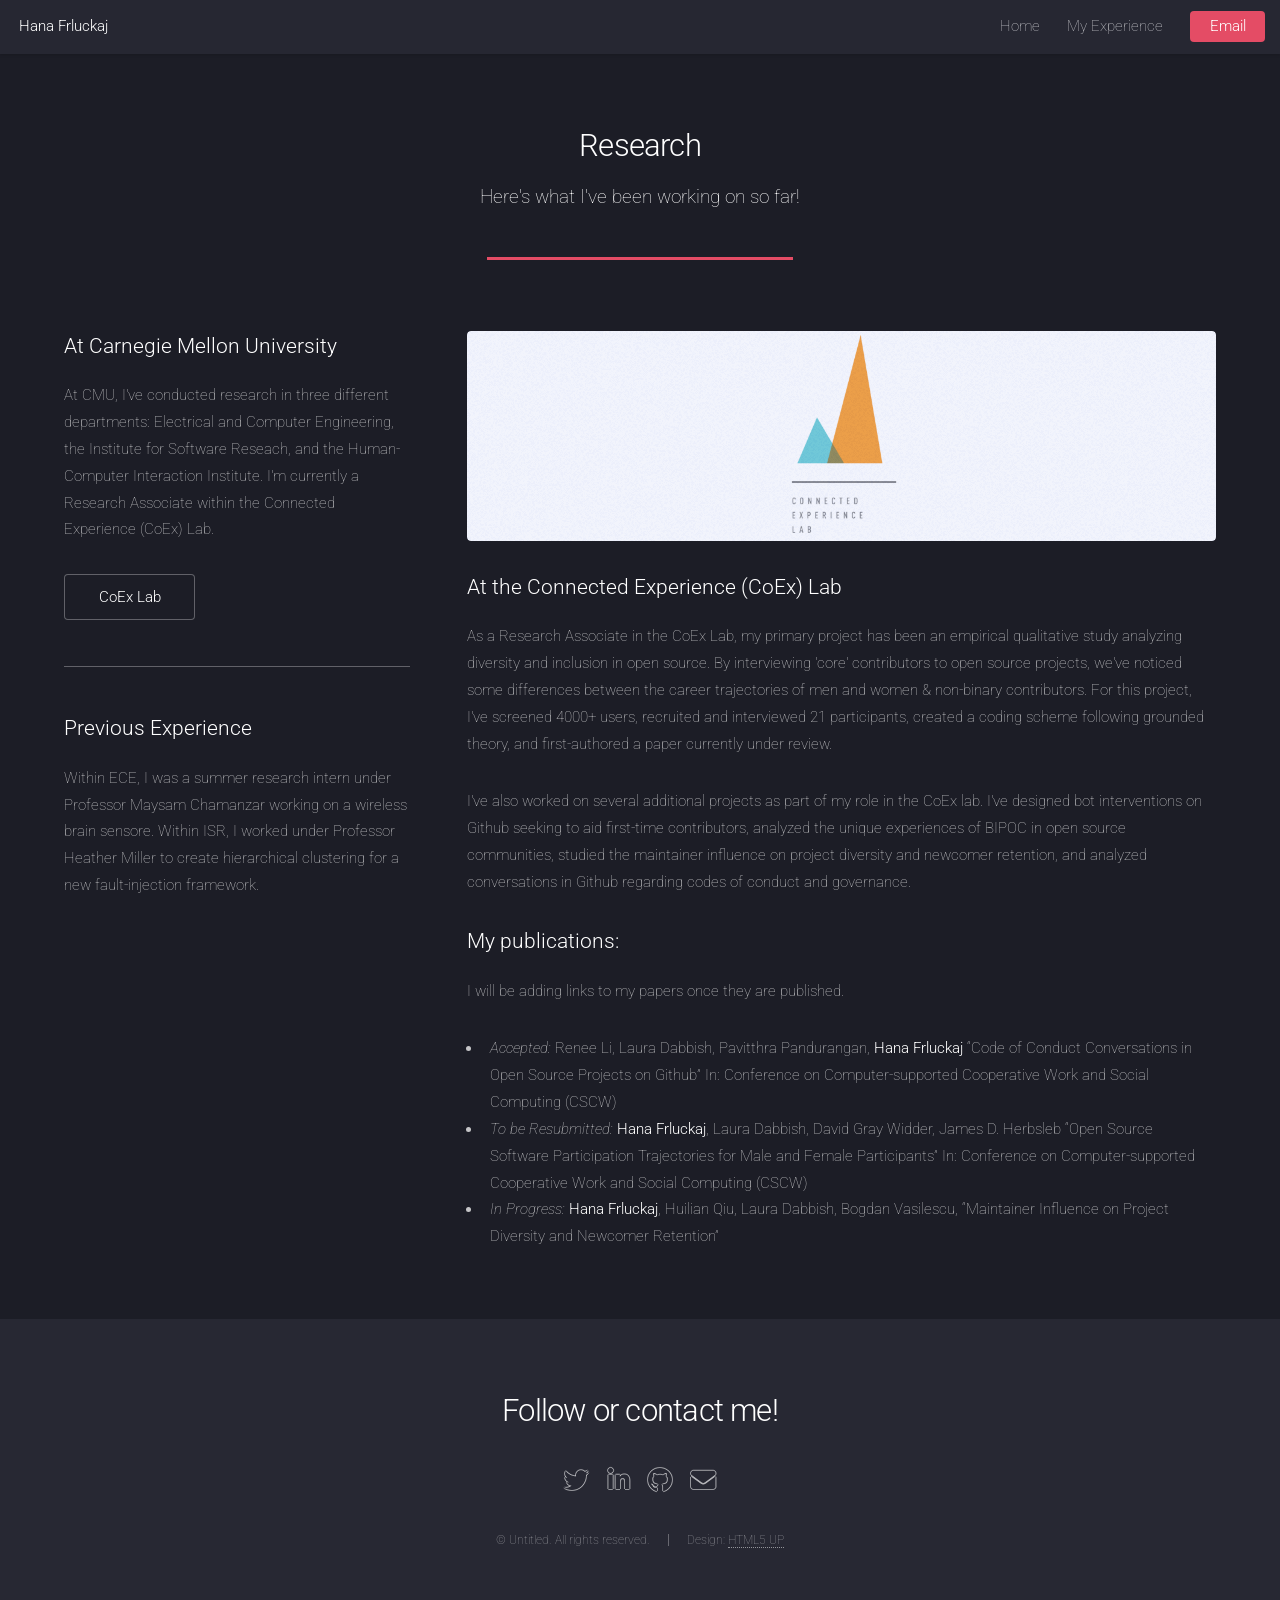
==== left-sidebar.html @ 333ab8ce "Add files via upload" ====
<!DOCTYPE HTML>
<!--
	Landed by HTML5 UP
	html5up.net | @ajlkn
	Free for personal and commercial use under the CCA 3.0 license (html5up.net/license)
-->
<html>
	<head>
		<title>Hana's Research </title>
		<meta charset="utf-8" />
		<meta name="viewport" content="width=device-width, initial-scale=1, user-scalable=no" />
		<link rel="stylesheet" href="assets/css/main.css" />
		<noscript><link rel="stylesheet" href="assets/css/noscript.css" /></noscript>
	</head>
	<body class="is-preload">
		<div id="page-wrapper">

			<!-- Header -->
				<header id="header">
					<h1 id="logo"><a href="index.html">Hana Frluckaj</a></h1>
					<nav id="nav">
						<ul>
							<li><a href="index.html">Home</a></li>
							<li>
								<a href="#">My Experience</a>
								<ul>
									<li><a href="left-sidebar.html">Research</a></li>
									<li><a href="right-sidebar.html">Industry</a></li>
									<li><a href="no-sidebar.html">Personal</a></li>
								</ul>
							</li>
							
							<li><a href="mailto: hanafrla@cmu.edu" class="button primary">Email</a></li>
						</ul>
					</nav>
				</header>

			<!-- Main -->
				<div id="main" class="wrapper style1">
					<div class="container">
						<header class="major">
							<h2>Research</h2>
							<p>Here's what I've been working on so far!</p>
						</header>
						<div class="row gtr-150">
							<div class="col-4 col-12-medium">

								<!-- Sidebar -->
									<section id="sidebar">
										<section>
											<h3>At Carnegie Mellon University</h3>
											<p>At CMU, I've conducted research in three different departments: Electrical and Computer Engineering, the Institute for Software Reseach, and the Human-Computer Interaction Institute. I'm currently a Research Associate within the Connected Experience (CoEx) Lab.</p>
											<footer>
												<ul class="actions">
													<li><a href="http://coexlab.com/" class="button">CoEx Lab</a></li>
												</ul>
											</footer>
										</section>
										<hr />
										<section>
											
											<h3>Previous Experience</h3>
											<p>Within ECE, I was a summer research intern under Professor Maysam Chamanzar working on a wireless brain sensore. Within ISR, I worked under Professor Heather Miller to create hierarchical clustering for a new fault-injection framework.</p>
											
										</section>
									</section>

							</div>
							<div class="col-8 col-12-medium imp-medium">

								<!-- Content -->
									<section id="content">
										<a href="#" class="image fit"><img src="images/coex.png" alt="" /></a>
										<h3>At the Connected Experience (CoEx) Lab</h3>
										<p>As a Research Associate in the CoEx Lab,  my primary project has been an empirical qualitative study analyzing diversity and inclusion in open source. By interviewing 'core' contributors to open source projects, we've noticed some differences between the career trajectories of men and women & non-binary contributors. For this project, I've screened 4000+ users, recruited and interviewed 21 participants, created a coding scheme following grounded theory, and first-authored a paper currently under review. </p>
										<p>I've also worked on several additional projects as part of my role in the CoEx lab. I've designed bot interventions on Github seeking to aid first-time contributors, analyzed the unique experiences of BIPOC in open source communities, studied the maintainer influence on project diversity and newcomer retention, and analyzed conversations in Github regarding codes of conduct and governance.</p>
										<h3>My publications: </h3>
										<p> I will be adding links to my papers once they are published.</p>
										<ul>
											<li> <i>Accepted:</i> Renee Li, Laura Dabbish, Pavitthra Pandurangan, <b>Hana Frluckaj</b> “Code of Conduct Conversations in Open Source Projects on Github” In: Conference on Computer-supported Cooperative Work and Social Computing (CSCW)</li>
											<li><i>To be Resubmitted:</i> <b>Hana Frluckaj</b>, Laura Dabbish, David Gray Widder, James D. Herbsleb “Open Source Software Participation Trajectories for Male and Female Participants” In: Conference on Computer-supported Cooperative Work and Social Computing (CSCW) </li>
											<li> <i>In Progress:</i> <b>Hana Frluckaj</b>, Huilian Qiu, Laura Dabbish, Bogdan Vasilescu, “Maintainer Influence on Project Diversity and Newcomer Retention” 
											</li>
											
										</ul>
									</section>

							</div>
						</div>
					</div>
				</div>

			<!-- Footer -->
				<footer id="footer">
					<div class="container">
						<header>
							<h2> Follow or contact me! </h2>
						<header>
					<ul class="icons">
						<li><a href="https://twitter.com/frluckaj" class="icon brands alt fa-twitter"><span class="label">Twitter</span></a></li>
						<li><a href="https://www.linkedin.com/in/hana-frluckaj/" class="icon brands alt fa-linkedin-in"><span class="label">LinkedIn</span></a></li>
						<li><a href="https://github.com/hfrlucka" class="icon brands alt fa-github"><span class="label">GitHub</span></a></li>
						<li><a href="mailto: hanafrla@cmu.edu" class="icon solid alt fa-envelope"><span class="label">Email</span></a></li>
					</ul>
					<ul class="copyright">
						<li>&copy; Untitled. All rights reserved.</li><li>Design: <a href="http://html5up.net">HTML5 UP</a></li>
					</ul>
				</footer>

		</div>

		<!-- Scripts -->
			<script src="assets/js/jquery.min.js"></script>
			<script src="assets/js/jquery.scrolly.min.js"></script>
			<script src="assets/js/jquery.dropotron.min.js"></script>
			<script src="assets/js/jquery.scrollex.min.js"></script>
			<script src="assets/js/browser.min.js"></script>
			<script src="assets/js/breakpoints.min.js"></script>
			<script src="assets/js/util.js"></script>
			<script src="assets/js/main.js"></script>

	</body>
</html>
---- assets/css/main.css ----
@import url("fontawesome-all.min.css");
@import url("https://fonts.googleapis.com/css?family=Roboto:100,300,100italic,300italic");

/*
	Landed by HTML5 UP
	html5up.net | @ajlkn
	Free for personal and commercial use under the CCA 3.0 license (html5up.net/license)
*/

html, body, div, span, applet, object,
iframe, h1, h2, h3, h4, h5, h6, p, blockquote,
pre, a, abbr, acronym, address, big, cite,
code, del, dfn, em, img, ins, kbd, q, s, samp,
small, strike, strong, sub, sup, tt, var, b,
u, i, center, dl, dt, dd, ol, ul, li, fieldset,
form, label, legend, table, caption, tbody,
tfoot, thead, tr, th, td, article, aside,
canvas, details, embed, figure, figcaption,
footer, header, hgroup, menu, nav, output, ruby,
section, summary, time, mark, audio, video {
	margin: 0;
	padding: 0;
	border: 0;
	font-size: 100%;
	font: inherit;
	vertical-align: baseline;}

article, aside, details, figcaption, figure,
footer, header, hgroup, menu, nav, section {
	display: block;}

body {
	line-height: 1;
}

ol, ul {
	list-style: none;
}

blockquote, q {
	quotes: none;
}

	blockquote:before, blockquote:after, q:before, q:after {
		content: '';
		content: none;
	}

table {
	border-collapse: collapse;
	border-spacing: 0;
}

body {
	-webkit-text-size-adjust: none;
}

mark {
	background-color: transparent;
	color: inherit;
}

input::-moz-focus-inner {
	border: 0;
	padding: 0;
}

input, select, textarea {
	-moz-appearance: none;
	-webkit-appearance: none;
	-ms-appearance: none;
	appearance: none;
}

/* Basic */

	html {
		box-sizing: border-box;
	}

	*, *:before, *:after {
		box-sizing: inherit;
	}

	html, body {
		background: #1c1d26;
	}

	body.is-preload *, body.is-preload *:before, body.is-preload *:after {
		-moz-animation: none !important;
		-webkit-animation: none !important;
		-ms-animation: none !important;
		animation: none !important;
		-moz-transition: none !important;
		-webkit-transition: none !important;
		-ms-transition: none !important;
		transition: none !important;
	}

	body, input, select, textarea {
		color: rgba(255, 255, 255, 0.75);
		font-family: "Roboto", Helvetica, sans-serif;
		font-size: 15pt;
		font-weight: 100;
		line-height: 1.75em;
	}

	a {
		-moz-transition: border-color 0.2s ease-in-out, color 0.2s ease-in-out;
		-webkit-transition: border-color 0.2s ease-in-out, color 0.2s ease-in-out;
		-ms-transition: border-color 0.2s ease-in-out, color 0.2s ease-in-out;
		transition: border-color 0.2s ease-in-out, color 0.2s ease-in-out;
		border-bottom: dotted 1px;
		color: #e44c65;
		text-decoration: none;
	}

		a:hover {
			color: #e44c65 !important;
			border-bottom-color: transparent;
		}

	strong, b {
		color: #ffffff;
		font-weight: 300;
	}

	em, i {
		font-style: italic;
	}

	p {
		margin: 0 0 2em 0;
	}

	h1, h2, h3, h4, h5, h6 {
		color: #ffffff;
		font-weight: 300;
		line-height: 1em;
		margin: 0 0 1em 0;
	}

		h1 a, h2 a, h3 a, h4 a, h5 a, h6 a {
			color: inherit;
			border: 0;
		}

	h2 {
		font-size: 2em;
		line-height: 1.5em;
		letter-spacing: -0.025em;
	}

	h3 {
		font-size: 1.35em;
		line-height: 1.5em;
	}

	h4 {
		font-size: 1.1em;
		line-height: 1.5em;
	}

	h5 {
		font-size: 0.9em;
		line-height: 1.5em;
	}

	h6 {
		font-size: 0.7em;
		line-height: 1.5em;
	}

	sub {
		font-size: 0.8em;
		position: relative;
		top: 0.5em;
	}

	sup {
		font-size: 0.8em;
		position: relative;
		top: -0.5em;
	}

	hr {
		border: 0;
		border-bottom: solid 1px rgba(255, 255, 255, 0.3);
		margin: 3em 0;
	}

		hr.major {
			margin: 4em 0;
		}

	blockquote {
		border-left: solid 4px rgba(255, 255, 255, 0.3);
		font-style: italic;
		margin: 0 0 2em 0;
		padding: 0.5em 0 0.5em 2em;
	}

	code {
		background: rgba(255, 255, 255, 0.075);
		border-radius: 4px;
		font-family: "Courier New", monospace;
		font-size: 0.9em;
		margin: 0 0.25em;
		padding: 0.25em 0.65em;
	}

	pre {
		-webkit-overflow-scrolling: touch;
		font-family: "Courier New", monospace;
		font-size: 0.9em;
		margin: 0 0 2em 0;
	}

		pre code {
			display: block;
			line-height: 1.75em;
			padding: 1em 1.5em;
			overflow-x: auto;
		}

	.align-left {
		text-align: left;
	}

	.align-center {
		text-align: center;
	}

	.align-right {
		text-align: right;
	}

/* Loader */

	@-moz-keyframes spinner-show {
		0% {
			opacity: 0;
		}

		100% {
			opacity: 1;
		}
	}

	@-webkit-keyframes spinner-show {
		0% {
			opacity: 0;
		}

		100% {
			opacity: 1;
		}
	}

	@-ms-keyframes spinner-show {
		0% {
			opacity: 0;
		}

		100% {
			opacity: 1;
		}
	}

	@keyframes spinner-show {
		0% {
			opacity: 0;
		}

		100% {
			opacity: 1;
		}
	}

	@-moz-keyframes spinner-hide {
		0% {
			color: rgba(255, 255, 255, 0.15);
			z-index: 100001;
			-moz-transform: scale(1) rotate(0deg);
			-webkit-transform: scale(1) rotate(0deg);
			-ms-transform: scale(1) rotate(0deg);
			transform: scale(1) rotate(0deg);
		}

		99% {
			color: #1c1d26;
			z-index: 100001;
			-moz-transform: scale(0.5) rotate(360deg);
			-webkit-transform: scale(0.5) rotate(360deg);
			-ms-transform: scale(0.5) rotate(360deg);
			transform: scale(0.5) rotate(360deg);
		}

		100% {
			color: #1c1d26;
			z-index: -1;
			-moz-transform: scale(0.5) rotate(360deg);
			-webkit-transform: scale(0.5) rotate(360deg);
			-ms-transform: scale(0.5) rotate(360deg);
			transform: scale(0.5) rotate(360deg);
		}
	}

	@-webkit-keyframes spinner-hide {
		0% {
			color: rgba(255, 255, 255, 0.15);
			z-index: 100001;
			-moz-transform: scale(1) rotate(0deg);
			-webkit-transform: scale(1) rotate(0deg);
			-ms-transform: scale(1) rotate(0deg);
			transform: scale(1) rotate(0deg);
		}

		99% {
			color: #1c1d26;
			z-index: 100001;
			-moz-transform: scale(0.5) rotate(360deg);
			-webkit-transform: scale(0.5) rotate(360deg);
			-ms-transform: scale(0.5) rotate(360deg);
			transform: scale(0.5) rotate(360deg);
		}

		100% {
			color: #1c1d26;
			z-index: -1;
			-moz-transform: scale(0.5) rotate(360deg);
			-webkit-transform: scale(0.5) rotate(360deg);
			-ms-transform: scale(0.5) rotate(360deg);
			transform: scale(0.5) rotate(360deg);
		}
	}

	@-ms-keyframes spinner-hide {
		0% {
			color: rgba(255, 255, 255, 0.15);
			z-index: 100001;
			-moz-transform: scale(1) rotate(0deg);
			-webkit-transform: scale(1) rotate(0deg);
			-ms-transform: scale(1) rotate(0deg);
			transform: scale(1) rotate(0deg);
		}

		99% {
			color: #1c1d26;
			z-index: 100001;
			-moz-transform: scale(0.5) rotate(360deg);
			-webkit-transform: scale(0.5) rotate(360deg);
			-ms-transform: scale(0.5) rotate(360deg);
			transform: scale(0.5) rotate(360deg);
		}

		100% {
			color: #1c1d26;
			z-index: -1;
			-moz-transform: scale(0.5) rotate(360deg);
			-webkit-transform: scale(0.5) rotate(360deg);
			-ms-transform: scale(0.5) rotate(360deg);
			transform: scale(0.5) rotate(360deg);
		}
	}

	@keyframes spinner-hide {
		0% {
			color: rgba(255, 255, 255, 0.15);
			z-index: 100001;
			-moz-transform: scale(1) rotate(0deg);
			-webkit-transform: scale(1) rotate(0deg);
			-ms-transform: scale(1) rotate(0deg);
			transform: scale(1) rotate(0deg);
		}

		99% {
			color: #1c1d26;
			z-index: 100001;
			-moz-transform: scale(0.5) rotate(360deg);
			-webkit-transform: scale(0.5) rotate(360deg);
			-ms-transform: scale(0.5) rotate(360deg);
			transform: scale(0.5) rotate(360deg);
		}

		100% {
			color: #1c1d26;
			z-index: -1;
			-moz-transform: scale(0.5) rotate(360deg);
			-webkit-transform: scale(0.5) rotate(360deg);
			-ms-transform: scale(0.5) rotate(360deg);
			transform: scale(0.5) rotate(360deg);
		}
	}

	@-moz-keyframes spinner-rotate {
		0% {
			-moz-transform: scale(1) rotate(0deg);
			-webkit-transform: scale(1) rotate(0deg);
			-ms-transform: scale(1) rotate(0deg);
			transform: scale(1) rotate(0deg);
		}

		100% {
			-moz-transform: scale(1) rotate(360deg);
			-webkit-transform: scale(1) rotate(360deg);
			-ms-transform: scale(1) rotate(360deg);
			transform: scale(1) rotate(360deg);
		}
	}

	@-webkit-keyframes spinner-rotate {
		0% {
			-moz-transform: scale(1) rotate(0deg);
			-webkit-transform: scale(1) rotate(0deg);
			-ms-transform: scale(1) rotate(0deg);
			transform: scale(1) rotate(0deg);
		}

		100% {
			-moz-transform: scale(1) rotate(360deg);
			-webkit-transform: scale(1) rotate(360deg);
			-ms-transform: scale(1) rotate(360deg);
			transform: scale(1) rotate(360deg);
		}
	}

	@-ms-keyframes spinner-rotate {
		0% {
			-moz-transform: scale(1) rotate(0deg);
			-webkit-transform: scale(1) rotate(0deg);
			-ms-transform: scale(1) rotate(0deg);
			transform: scale(1) rotate(0deg);
		}

		100% {
			-moz-transform: scale(1) rotate(360deg);
			-webkit-transform: scale(1) rotate(360deg);
			-ms-transform: scale(1) rotate(360deg);
			transform: scale(1) rotate(360deg);
		}
	}

	@keyframes spinner-rotate {
		0% {
			-moz-transform: scale(1) rotate(0deg);
			-webkit-transform: scale(1) rotate(0deg);
			-ms-transform: scale(1) rotate(0deg);
			transform: scale(1) rotate(0deg);
		}

		100% {
			-moz-transform: scale(1) rotate(360deg);
			-webkit-transform: scale(1) rotate(360deg);
			-ms-transform: scale(1) rotate(360deg);
			transform: scale(1) rotate(360deg);
		}
	}

	@-moz-keyframes overlay-hide {
		0% {
			opacity: 1;
			z-index: 100000;
		}

		15% {
			opacity: 1;
			z-index: 100000;
		}

		99% {
			opacity: 0;
			z-index: 100000;
		}

		100% {
			opacity: 0;
			z-index: -1;
		}
	}

	@-webkit-keyframes overlay-hide {
		0% {
			opacity: 1;
			z-index: 100000;
		}

		15% {
			opacity: 1;
			z-index: 100000;
		}

		99% {
			opacity: 0;
			z-index: 100000;
		}

		100% {
			opacity: 0;
			z-index: -1;
		}
	}

	@-ms-keyframes overlay-hide {
		0% {
			opacity: 1;
			z-index: 100000;
		}

		15% {
			opacity: 1;
			z-index: 100000;
		}

		99% {
			opacity: 0;
			z-index: 100000;
		}

		100% {
			opacity: 0;
			z-index: -1;
		}
	}

	@keyframes overlay-hide {
		0% {
			opacity: 1;
			z-index: 100000;
		}

		15% {
			opacity: 1;
			z-index: 100000;
		}

		99% {
			opacity: 0;
			z-index: 100000;
		}

		100% {
			opacity: 0;
			z-index: -1;
		}
	}

	body.landing {
		text-decoration: none;
	}

		body.landing:before {
			-moz-osx-font-smoothing: grayscale;
			-webkit-font-smoothing: antialiased;
			display: inline-block;
			font-style: normal;
			font-variant: normal;
			text-rendering: auto;
			line-height: 1;
			text-transform: none !important;
			font-family: 'Font Awesome 5 Free';
			font-weight: 900;
		}

		body.landing:before {
			-moz-animation: spinner-show 1.5s 1 0.25s ease forwards, spinner-hide 0.25s ease-in-out forwards !important;
			-webkit-animation: spinner-show 1.5s 1 0.25s ease forwards, spinner-hide 0.25s ease-in-out forwards !important;
			-ms-animation: spinner-show 1.5s 1 0.25s ease forwards, spinner-hide 0.25s ease-in-out forwards !important;
			animation: spinner-show 1.5s 1 0.25s ease forwards, spinner-hide 0.25s ease-in-out forwards !important;
			-moz-transform-origin: 50% 50%;
			-webkit-transform-origin: 50% 50%;
			-ms-transform-origin: 50% 50%;
			transform-origin: 50% 50%;
			color: rgba(255, 255, 255, 0.15);
			content: '\f1ce';
			cursor: default;
			display: block;
			font-size: 2em;
			height: 2em;
			left: 50%;
			line-height: 2em;
			margin: -1em 0 0 -1em;
			opacity: 0;
			position: fixed;
			text-align: center;
			top: 50%;
			width: 2em;
			z-index: -1;
		}

		body.landing:after {
			-moz-animation: overlay-hide 1.5s ease-in forwards !important;
			-webkit-animation: overlay-hide 1.5s ease-in forwards !important;
			-ms-animation: overlay-hide 1.5s ease-in forwards !important;
			animation: overlay-hide 1.5s ease-in forwards !important;
			background: #1c1d26;
			content: '';
			display: block;
			height: 100%;
			left: 0;
			opacity: 0;
			position: fixed;
			top: 0;
			width: 100%;
			z-index: -1;
		}

		body.landing.is-preload:before {
			-moz-animation: spinner-show 1.5s 1 0.25s ease forwards, spinner-rotate 0.75s infinite linear !important;
			-webkit-animation: spinner-show 1.5s 1 0.25s ease forwards, spinner-rotate 0.75s infinite linear !important;
			-ms-animation: spinner-show 1.5s 1 0.25s ease forwards, spinner-rotate 0.75s infinite linear !important;
			animation: spinner-show 1.5s 1 0.25s ease forwards, spinner-rotate 0.75s infinite linear !important;
			z-index: 100001;
		}

		body.landing.is-preload:after {
			-moz-animation: none !important;
			-webkit-animation: none !important;
			-ms-animation: none !important;
			animation: none !important;
			opacity: 1;
			z-index: 100000;
		}

	@media (-webkit-min-device-pixel-ratio: 2) {

		body.landing:before {
			line-height: 2.025em;
		}

	}

/* Container */

	.container {
		margin: 0 auto;
		max-width: calc(100% - 4em);
		width: 70em;
	}

		.container.xsmall {
			width: 17.5em;
		}

		.container.small {
			width: 35em;
		}

		.container.medium {
			width: 52.5em;
		}

		.container.large {
			width: 87.5em;
		}

		.container.xlarge {
			width: 105em;
		}

		.container.max {
			width: 100%;
		}

		@media screen and (max-width: 1280px) {

			.container {
				width: 90%;
				max-width: 100%;
			}

		}

		@media screen and (max-width: 980px) {

			.container {
				width: 100% !important;
			}

		}

/* Row */

	.row {
		display: flex;
		flex-wrap: wrap;
		box-sizing: border-box;
		align-items: stretch;
	}

		.row > * {
			box-sizing: border-box;
		}

		.row.gtr-uniform > * > :last-child {
			margin-bottom: 0;
		}

		.row.aln-left {
			justify-content: flex-start;
		}

		.row.aln-center {
			justify-content: center;
		}

		.row.aln-right {
			justify-content: flex-end;
		}

		.row.aln-top {
			align-items: flex-start;
		}

		.row.aln-middle {
			align-items: center;
		}

		.row.aln-bottom {
			align-items: flex-end;
		}

		.row > .imp {
			order: -1;
		}

		.row > .col-1 {
			width: 8.33333%;
		}

		.row > .off-1 {
			margin-left: 8.33333%;
		}

		.row > .col-2 {
			width: 16.66667%;
		}

		.row > .off-2 {
			margin-left: 16.66667%;
		}

		.row > .col-3 {
			width: 25%;
		}

		.row > .off-3 {
			margin-left: 25%;
		}

		.row > .col-4 {
			width: 33.33333%;
		}

		.row > .off-4 {
			margin-left: 33.33333%;
		}

		.row > .col-5 {
			width: 41.66667%;
		}

		.row > .off-5 {
			margin-left: 41.66667%;
		}

		.row > .col-6 {
			width: 50%;
		}

		.row > .off-6 {
			margin-left: 50%;
		}

		.row > .col-7 {
			width: 58.33333%;
		}

		.row > .off-7 {
			margin-left: 58.33333%;
		}

		.row > .col-8 {
			width: 66.66667%;
		}

		.row > .off-8 {
			margin-left: 66.66667%;
		}

		.row > .col-9 {
			width: 75%;
		}

		.row > .off-9 {
			margin-left: 75%;
		}

		.row > .col-10 {
			width: 83.33333%;
		}

		.row > .off-10 {
			margin-left: 83.33333%;
		}

		.row > .col-11 {
			width: 91.66667%;
		}

		.row > .off-11 {
			margin-left: 91.66667%;
		}

		.row > .col-12 {
			width: 100%;
		}

		.row > .off-12 {
			margin-left: 100%;
		}

		.row.gtr-0 {
			margin-top: 0;
			margin-left: 0em;
		}

			.row.gtr-0 > * {
				padding: 0 0 0 0em;
			}

			.row.gtr-0.gtr-uniform {
				margin-top: 0em;
			}

				.row.gtr-0.gtr-uniform > * {
					padding-top: 0em;
				}

		.row.gtr-25 {
			margin-top: 0;
			margin-left: -0.625em;
		}

			.row.gtr-25 > * {
				padding: 0 0 0 0.625em;
			}

			.row.gtr-25.gtr-uniform {
				margin-top: -0.625em;
			}

				.row.gtr-25.gtr-uniform > * {
					padding-top: 0.625em;
				}

		.row.gtr-50 {
			margin-top: 0;
			margin-left: -1.25em;
		}

			.row.gtr-50 > * {
				padding: 0 0 0 1.25em;
			}

			.row.gtr-50.gtr-uniform {
				margin-top: -1.25em;
			}

				.row.gtr-50.gtr-uniform > * {
					padding-top: 1.25em;
				}

		.row {
			margin-top: 0;
			margin-left: -2.5em;
		}

			.row > * {
				padding: 0 0 0 2.5em;
			}

			.row.gtr-uniform {
				margin-top: -2.5em;
			}

				.row.gtr-uniform > * {
					padding-top: 2.5em;
				}

		.row.gtr-150 {
			margin-top: 0;
			margin-left: -3.75em;
		}

			.row.gtr-150 > * {
				padding: 0 0 0 3.75em;
			}

			.row.gtr-150.gtr-uniform {
				margin-top: -3.75em;
			}

				.row.gtr-150.gtr-uniform > * {
					padding-top: 3.75em;
				}

		.row.gtr-200 {
			margin-top: 0;
			margin-left: -5em;
		}

			.row.gtr-200 > * {
				padding: 0 0 0 5em;
			}

			.row.gtr-200.gtr-uniform {
				margin-top: -5em;
			}

				.row.gtr-200.gtr-uniform > * {
					padding-top: 5em;
				}

		@media screen and (max-width: 1680px) {

			.row {
				display: flex;
				flex-wrap: wrap;
				box-sizing: border-box;
				align-items: stretch;
			}

				.row > * {
					box-sizing: border-box;
				}

				.row.gtr-uniform > * > :last-child {
					margin-bottom: 0;
				}

				.row.aln-left {
					justify-content: flex-start;
				}

				.row.aln-center {
					justify-content: center;
				}

				.row.aln-right {
					justify-content: flex-end;
				}

				.row.aln-top {
					align-items: flex-start;
				}

				.row.aln-middle {
					align-items: center;
				}

				.row.aln-bottom {
					align-items: flex-end;
				}

				.row > .imp-xlarge {
					order: -1;
				}

				.row > .col-1-xlarge {
					width: 8.33333%;
				}

				.row > .off-1-xlarge {
					margin-left: 8.33333%;
				}

				.row > .col-2-xlarge {
					width: 16.66667%;
				}

				.row > .off-2-xlarge {
					margin-left: 16.66667%;
				}

				.row > .col-3-xlarge {
					width: 25%;
				}

				.row > .off-3-xlarge {
					margin-left: 25%;
				}

				.row > .col-4-xlarge {
					width: 33.33333%;
				}

				.row > .off-4-xlarge {
					margin-left: 33.33333%;
				}

				.row > .col-5-xlarge {
					width: 41.66667%;
				}

				.row > .off-5-xlarge {
					margin-left: 41.66667%;
				}

				.row > .col-6-xlarge {
					width: 50%;
				}

				.row > .off-6-xlarge {
					margin-left: 50%;
				}

				.row > .col-7-xlarge {
					width: 58.33333%;
				}

				.row > .off-7-xlarge {
					margin-left: 58.33333%;
				}

				.row > .col-8-xlarge {
					width: 66.66667%;
				}

				.row > .off-8-xlarge {
					margin-left: 66.66667%;
				}

				.row > .col-9-xlarge {
					width: 75%;
				}

				.row > .off-9-xlarge {
					margin-left: 75%;
				}

				.row > .col-10-xlarge {
					width: 83.33333%;
				}

				.row > .off-10-xlarge {
					margin-left: 83.33333%;
				}

				.row > .col-11-xlarge {
					width: 91.66667%;
				}

				.row > .off-11-xlarge {
					margin-left: 91.66667%;
				}

				.row > .col-12-xlarge {
					width: 100%;
				}

				.row > .off-12-xlarge {
					margin-left: 100%;
				}

				.row.gtr-0 {
					margin-top: 0;
					margin-left: 0em;
				}

					.row.gtr-0 > * {
						padding: 0 0 0 0em;
					}

					.row.gtr-0.gtr-uniform {
						margin-top: 0em;
					}

						.row.gtr-0.gtr-uniform > * {
							padding-top: 0em;
						}

				.row.gtr-25 {
					margin-top: 0;
					margin-left: -0.625em;
				}

					.row.gtr-25 > * {
						padding: 0 0 0 0.625em;
					}

					.row.gtr-25.gtr-uniform {
						margin-top: -0.625em;
					}

						.row.gtr-25.gtr-uniform > * {
							padding-top: 0.625em;
						}

				.row.gtr-50 {
					margin-top: 0;
					margin-left: -1.25em;
				}

					.row.gtr-50 > * {
						padding: 0 0 0 1.25em;
					}

					.row.gtr-50.gtr-uniform {
						margin-top: -1.25em;
					}

						.row.gtr-50.gtr-uniform > * {
							padding-top: 1.25em;
						}

				.row {
					margin-top: 0;
					margin-left: -2.5em;
				}

					.row > * {
						padding: 0 0 0 2.5em;
					}

					.row.gtr-uniform {
						margin-top: -2.5em;
					}

						.row.gtr-uniform > * {
							padding-top: 2.5em;
						}

				.row.gtr-150 {
					margin-top: 0;
					margin-left: -3.75em;
				}

					.row.gtr-150 > * {
						padding: 0 0 0 3.75em;
					}

					.row.gtr-150.gtr-uniform {
						margin-top: -3.75em;
					}

						.row.gtr-150.gtr-uniform > * {
							padding-top: 3.75em;
						}

				.row.gtr-200 {
					margin-top: 0;
					margin-left: -5em;
				}

					.row.gtr-200 > * {
						padding: 0 0 0 5em;
					}

					.row.gtr-200.gtr-uniform {
						margin-top: -5em;
					}

						.row.gtr-200.gtr-uniform > * {
							padding-top: 5em;
						}

		}

		@media screen and (max-width: 1280px) {

			.row {
				display: flex;
				flex-wrap: wrap;
				box-sizing: border-box;
				align-items: stretch;
			}

				.row > * {
					box-sizing: border-box;
				}

				.row.gtr-uniform > * > :last-child {
					margin-bottom: 0;
				}

				.row.aln-left {
					justify-content: flex-start;
				}

				.row.aln-center {
					justify-content: center;
				}

				.row.aln-right {
					justify-content: flex-end;
				}

				.row.aln-top {
					align-items: flex-start;
				}

				.row.aln-middle {
					align-items: center;
				}

				.row.aln-bottom {
					align-items: flex-end;
				}

				.row > .imp-large {
					order: -1;
				}

				.row > .col-1-large {
					width: 8.33333%;
				}

				.row > .off-1-large {
					margin-left: 8.33333%;
				}

				.row > .col-2-large {
					width: 16.66667%;
				}

				.row > .off-2-large {
					margin-left: 16.66667%;
				}

				.row > .col-3-large {
					width: 25%;
				}

				.row > .off-3-large {
					margin-left: 25%;
				}

				.row > .col-4-large {
					width: 33.33333%;
				}

				.row > .off-4-large {
					margin-left: 33.33333%;
				}

				.row > .col-5-large {
					width: 41.66667%;
				}

				.row > .off-5-large {
					margin-left: 41.66667%;
				}

				.row > .col-6-large {
					width: 50%;
				}

				.row > .off-6-large {
					margin-left: 50%;
				}

				.row > .col-7-large {
					width: 58.33333%;
				}

				.row > .off-7-large {
					margin-left: 58.33333%;
				}

				.row > .col-8-large {
					width: 66.66667%;
				}

				.row > .off-8-large {
					margin-left: 66.66667%;
				}

				.row > .col-9-large {
					width: 75%;
				}

				.row > .off-9-large {
					margin-left: 75%;
				}

				.row > .col-10-large {
					width: 83.33333%;
				}

				.row > .off-10-large {
					margin-left: 83.33333%;
				}

				.row > .col-11-large {
					width: 91.66667%;
				}

				.row > .off-11-large {
					margin-left: 91.66667%;
				}

				.row > .col-12-large {
					width: 100%;
				}

				.row > .off-12-large {
					margin-left: 100%;
				}

				.row.gtr-0 {
					margin-top: 0;
					margin-left: 0em;
				}

					.row.gtr-0 > * {
						padding: 0 0 0 0em;
					}

					.row.gtr-0.gtr-uniform {
						margin-top: 0em;
					}

						.row.gtr-0.gtr-uniform > * {
							padding-top: 0em;
						}

				.row.gtr-25 {
					margin-top: 0;
					margin-left: -0.625em;
				}

					.row.gtr-25 > * {
						padding: 0 0 0 0.625em;
					}

					.row.gtr-25.gtr-uniform {
						margin-top: -0.625em;
					}

						.row.gtr-25.gtr-uniform > * {
							padding-top: 0.625em;
						}

				.row.gtr-50 {
					margin-top: 0;
					margin-left: -1.25em;
				}

					.row.gtr-50 > * {
						padding: 0 0 0 1.25em;
					}

					.row.gtr-50.gtr-uniform {
						margin-top: -1.25em;
					}

						.row.gtr-50.gtr-uniform > * {
							padding-top: 1.25em;
						}

				.row {
					margin-top: 0;
					margin-left: -2.5em;
				}

					.row > * {
						padding: 0 0 0 2.5em;
					}

					.row.gtr-uniform {
						margin-top: -2.5em;
					}

						.row.gtr-uniform > * {
							padding-top: 2.5em;
						}

				.row.gtr-150 {
					margin-top: 0;
					margin-left: -3.75em;
				}

					.row.gtr-150 > * {
						padding: 0 0 0 3.75em;
					}

					.row.gtr-150.gtr-uniform {
						margin-top: -3.75em;
					}

						.row.gtr-150.gtr-uniform > * {
							padding-top: 3.75em;
						}

				.row.gtr-200 {
					margin-top: 0;
					margin-left: -5em;
				}

					.row.gtr-200 > * {
						padding: 0 0 0 5em;
					}

					.row.gtr-200.gtr-uniform {
						margin-top: -5em;
					}

						.row.gtr-200.gtr-uniform > * {
							padding-top: 5em;
						}

		}

		@media screen and (max-width: 980px) {

			.row {
				display: flex;
				flex-wrap: wrap;
				box-sizing: border-box;
				align-items: stretch;
			}

				.row > * {
					box-sizing: border-box;
				}

				.row.gtr-uniform > * > :last-child {
					margin-bottom: 0;
				}

				.row.aln-left {
					justify-content: flex-start;
				}

				.row.aln-center {
					justify-content: center;
				}

				.row.aln-right {
					justify-content: flex-end;
				}

				.row.aln-top {
					align-items: flex-start;
				}

				.row.aln-middle {
					align-items: center;
				}

				.row.aln-bottom {
					align-items: flex-end;
				}

				.row > .imp-medium {
					order: -1;
				}

				.row > .col-1-medium {
					width: 8.33333%;
				}

				.row > .off-1-medium {
					margin-left: 8.33333%;
				}

				.row > .col-2-medium {
					width: 16.66667%;
				}

				.row > .off-2-medium {
					margin-left: 16.66667%;
				}

				.row > .col-3-medium {
					width: 25%;
				}

				.row > .off-3-medium {
					margin-left: 25%;
				}

				.row > .col-4-medium {
					width: 33.33333%;
				}

				.row > .off-4-medium {
					margin-left: 33.33333%;
				}

				.row > .col-5-medium {
					width: 41.66667%;
				}

				.row > .off-5-medium {
					margin-left: 41.66667%;
				}

				.row > .col-6-medium {
					width: 50%;
				}

				.row > .off-6-medium {
					margin-left: 50%;
				}

				.row > .col-7-medium {
					width: 58.33333%;
				}

				.row > .off-7-medium {
					margin-left: 58.33333%;
				}

				.row > .col-8-medium {
					width: 66.66667%;
				}

				.row > .off-8-medium {
					margin-left: 66.66667%;
				}

				.row > .col-9-medium {
					width: 75%;
				}

				.row > .off-9-medium {
					margin-left: 75%;
				}

				.row > .col-10-medium {
					width: 83.33333%;
				}

				.row > .off-10-medium {
					margin-left: 83.33333%;
				}

				.row > .col-11-medium {
					width: 91.66667%;
				}

				.row > .off-11-medium {
					margin-left: 91.66667%;
				}

				.row > .col-12-medium {
					width: 100%;
				}

				.row > .off-12-medium {
					margin-left: 100%;
				}

				.row.gtr-0 {
					margin-top: 0;
					margin-left: 0em;
				}

					.row.gtr-0 > * {
						padding: 0 0 0 0em;
					}

					.row.gtr-0.gtr-uniform {
						margin-top: 0em;
					}

						.row.gtr-0.gtr-uniform > * {
							padding-top: 0em;
						}

				.row.gtr-25 {
					margin-top: 0;
					margin-left: -0.625em;
				}

					.row.gtr-25 > * {
						padding: 0 0 0 0.625em;
					}

					.row.gtr-25.gtr-uniform {
						margin-top: -0.625em;
					}

						.row.gtr-25.gtr-uniform > * {
							padding-top: 0.625em;
						}

				.row.gtr-50 {
					margin-top: 0;
					margin-left: -1.25em;
				}

					.row.gtr-50 > * {
						padding: 0 0 0 1.25em;
					}

					.row.gtr-50.gtr-uniform {
						margin-top: -1.25em;
					}

						.row.gtr-50.gtr-uniform > * {
							padding-top: 1.25em;
						}

				.row {
					margin-top: 0;
					margin-left: -2.5em;
				}

					.row > * {
						padding: 0 0 0 2.5em;
					}

					.row.gtr-uniform {
						margin-top: -2.5em;
					}

						.row.gtr-uniform > * {
							padding-top: 2.5em;
						}

				.row.gtr-150 {
					margin-top: 0;
					margin-left: -3.75em;
				}

					.row.gtr-150 > * {
						padding: 0 0 0 3.75em;
					}

					.row.gtr-150.gtr-uniform {
						margin-top: -3.75em;
					}

						.row.gtr-150.gtr-uniform > * {
							padding-top: 3.75em;
						}

				.row.gtr-200 {
					margin-top: 0;
					margin-left: -5em;
				}

					.row.gtr-200 > * {
						padding: 0 0 0 5em;
					}

					.row.gtr-200.gtr-uniform {
						margin-top: -5em;
					}

						.row.gtr-200.gtr-uniform > * {
							padding-top: 5em;
						}

		}

		@media screen and (max-width: 736px) {

			.row {
				display: flex;
				flex-wrap: wrap;
				box-sizing: border-box;
				align-items: stretch;
			}

				.row > * {
					box-sizing: border-box;
				}

				.row.gtr-uniform > * > :last-child {
					margin-bottom: 0;
				}

				.row.aln-left {
					justify-content: flex-start;
				}

				.row.aln-center {
					justify-content: center;
				}

				.row.aln-right {
					justify-content: flex-end;
				}

				.row.aln-top {
					align-items: flex-start;
				}

				.row.aln-middle {
					align-items: center;
				}

				.row.aln-bottom {
					align-items: flex-end;
				}

				.row > .imp-small {
					order: -1;
				}

				.row > .col-1-small {
					width: 8.33333%;
				}

				.row > .off-1-small {
					margin-left: 8.33333%;
				}

				.row > .col-2-small {
					width: 16.66667%;
				}

				.row > .off-2-small {
					margin-left: 16.66667%;
				}

				.row > .col-3-small {
					width: 25%;
				}

				.row > .off-3-small {
					margin-left: 25%;
				}

				.row > .col-4-small {
					width: 33.33333%;
				}

				.row > .off-4-small {
					margin-left: 33.33333%;
				}

				.row > .col-5-small {
					width: 41.66667%;
				}

				.row > .off-5-small {
					margin-left: 41.66667%;
				}

				.row > .col-6-small {
					width: 50%;
				}

				.row > .off-6-small {
					margin-left: 50%;
				}

				.row > .col-7-small {
					width: 58.33333%;
				}

				.row > .off-7-small {
					margin-left: 58.33333%;
				}

				.row > .col-8-small {
					width: 66.66667%;
				}

				.row > .off-8-small {
					margin-left: 66.66667%;
				}

				.row > .col-9-small {
					width: 75%;
				}

				.row > .off-9-small {
					margin-left: 75%;
				}

				.row > .col-10-small {
					width: 83.33333%;
				}

				.row > .off-10-small {
					margin-left: 83.33333%;
				}

				.row > .col-11-small {
					width: 91.66667%;
				}

				.row > .off-11-small {
					margin-left: 91.66667%;
				}

				.row > .col-12-small {
					width: 100%;
				}

				.row > .off-12-small {
					margin-left: 100%;
				}

				.row.gtr-0 {
					margin-top: 0;
					margin-left: 0em;
				}

					.row.gtr-0 > * {
						padding: 0 0 0 0em;
					}

					.row.gtr-0.gtr-uniform {
						margin-top: 0em;
					}

						.row.gtr-0.gtr-uniform > * {
							padding-top: 0em;
						}

				.row.gtr-25 {
					margin-top: 0;
					margin-left: -0.625em;
				}

					.row.gtr-25 > * {
						padding: 0 0 0 0.625em;
					}

					.row.gtr-25.gtr-uniform {
						margin-top: -0.625em;
					}

						.row.gtr-25.gtr-uniform > * {
							padding-top: 0.625em;
						}

				.row.gtr-50 {
					margin-top: 0;
					margin-left: -1.25em;
				}

					.row.gtr-50 > * {
						padding: 0 0 0 1.25em;
					}

					.row.gtr-50.gtr-uniform {
						margin-top: -1.25em;
					}

						.row.gtr-50.gtr-uniform > * {
							padding-top: 1.25em;
						}

				.row {
					margin-top: 0;
					margin-left: -2.5em;
				}

					.row > * {
						padding: 0 0 0 2.5em;
					}

					.row.gtr-uniform {
						margin-top: -2.5em;
					}

						.row.gtr-uniform > * {
							padding-top: 2.5em;
						}

				.row.gtr-150 {
					margin-top: 0;
					margin-left: -3.75em;
				}

					.row.gtr-150 > * {
						padding: 0 0 0 3.75em;
					}

					.row.gtr-150.gtr-uniform {
						margin-top: -3.75em;
					}

						.row.gtr-150.gtr-uniform > * {
							padding-top: 3.75em;
						}

				.row.gtr-200 {
					margin-top: 0;
					margin-left: -5em;
				}

					.row.gtr-200 > * {
						padding: 0 0 0 5em;
					}

					.row.gtr-200.gtr-uniform {
						margin-top: -5em;
					}

						.row.gtr-200.gtr-uniform > * {
							padding-top: 5em;
						}

		}

		@media screen and (max-width: 480px) {

			.row {
				display: flex;
				flex-wrap: wrap;
				box-sizing: border-box;
				align-items: stretch;
			}

				.row > * {
					box-sizing: border-box;
				}

				.row.gtr-uniform > * > :last-child {
					margin-bottom: 0;
				}

				.row.aln-left {
					justify-content: flex-start;
				}

				.row.aln-center {
					justify-content: center;
				}

				.row.aln-right {
					justify-content: flex-end;
				}

				.row.aln-top {
					align-items: flex-start;
				}

				.row.aln-middle {
					align-items: center;
				}

				.row.aln-bottom {
					align-items: flex-end;
				}

				.row > .imp-xsmall {
					order: -1;
				}

				.row > .col-1-xsmall {
					width: 8.33333%;
				}

				.row > .off-1-xsmall {
					margin-left: 8.33333%;
				}

				.row > .col-2-xsmall {
					width: 16.66667%;
				}

				.row > .off-2-xsmall {
					margin-left: 16.66667%;
				}

				.row > .col-3-xsmall {
					width: 25%;
				}

				.row > .off-3-xsmall {
					margin-left: 25%;
				}

				.row > .col-4-xsmall {
					width: 33.33333%;
				}

				.row > .off-4-xsmall {
					margin-left: 33.33333%;
				}

				.row > .col-5-xsmall {
					width: 41.66667%;
				}

				.row > .off-5-xsmall {
					margin-left: 41.66667%;
				}

				.row > .col-6-xsmall {
					width: 50%;
				}

				.row > .off-6-xsmall {
					margin-left: 50%;
				}

				.row > .col-7-xsmall {
					width: 58.33333%;
				}

				.row > .off-7-xsmall {
					margin-left: 58.33333%;
				}

				.row > .col-8-xsmall {
					width: 66.66667%;
				}

				.row > .off-8-xsmall {
					margin-left: 66.66667%;
				}

				.row > .col-9-xsmall {
					width: 75%;
				}

				.row > .off-9-xsmall {
					margin-left: 75%;
				}

				.row > .col-10-xsmall {
					width: 83.33333%;
				}

				.row > .off-10-xsmall {
					margin-left: 83.33333%;
				}

				.row > .col-11-xsmall {
					width: 91.66667%;
				}

				.row > .off-11-xsmall {
					margin-left: 91.66667%;
				}

				.row > .col-12-xsmall {
					width: 100%;
				}

				.row > .off-12-xsmall {
					margin-left: 100%;
				}

				.row.gtr-0 {
					margin-top: 0;
					margin-left: 0em;
				}

					.row.gtr-0 > * {
						padding: 0 0 0 0em;
					}

					.row.gtr-0.gtr-uniform {
						margin-top: 0em;
					}

						.row.gtr-0.gtr-uniform > * {
							padding-top: 0em;
						}

				.row.gtr-25 {
					margin-top: 0;
					margin-left: -0.625em;
				}

					.row.gtr-25 > * {
						padding: 0 0 0 0.625em;
					}

					.row.gtr-25.gtr-uniform {
						margin-top: -0.625em;
					}

						.row.gtr-25.gtr-uniform > * {
							padding-top: 0.625em;
						}

				.row.gtr-50 {
					margin-top: 0;
					margin-left: -1.25em;
				}

					.row.gtr-50 > * {
						padding: 0 0 0 1.25em;
					}

					.row.gtr-50.gtr-uniform {
						margin-top: -1.25em;
					}

						.row.gtr-50.gtr-uniform > * {
							padding-top: 1.25em;
						}

				.row {
					margin-top: 0;
					margin-left: -2.5em;
				}

					.row > * {
						padding: 0 0 0 2.5em;
					}

					.row.gtr-uniform {
						margin-top: -2.5em;
					}

						.row.gtr-uniform > * {
							padding-top: 2.5em;
						}

				.row.gtr-150 {
					margin-top: 0;
					margin-left: -3.75em;
				}

					.row.gtr-150 > * {
						padding: 0 0 0 3.75em;
					}

					.row.gtr-150.gtr-uniform {
						margin-top: -3.75em;
					}

						.row.gtr-150.gtr-uniform > * {
							padding-top: 3.75em;
						}

				.row.gtr-200 {
					margin-top: 0;
					margin-left: -5em;
				}

					.row.gtr-200 > * {
						padding: 0 0 0 5em;
					}

					.row.gtr-200.gtr-uniform {
						margin-top: -5em;
					}

						.row.gtr-200.gtr-uniform > * {
							padding-top: 5em;
						}

		}

/* Section/Article */

	section.special, article.special {
		text-align: center;
	}

	header p {
		color: #ffffff;
		position: relative;
		margin: 0 0 1.5em 0;
	}

	header h2 + p {
		font-size: 1.25em;
		margin-top: -1em;
		line-height: 1.75em;
	}

	header h3 + p {
		font-size: 1.1em;
		margin-top: -0.8em;
		line-height: 1.75em;
	}

	header h4 + p,
	header h5 + p,
	header h6 + p {
		font-size: 0.9em;
		margin-top: -0.6em;
		line-height: 1.5em;
	}

	header.major {
		margin: 0 0 4em 0;
		position: relative;
		text-align: center;
	}

		header.major:after {
			background: #e44c65;
			content: '';
			display: inline-block;
			height: 0.2em;
			max-width: 20em;
			width: 75%;
		}

	footer.major {
		margin: 4em 0 0 0;
	}

/* Form */

	form {
		margin: 0 0 2em 0;
	}

		form.cta {
			max-width: 35em;
			margin-left: auto;
			margin-right: auto;
		}

	label {
		color: #ffffff;
		display: block;
		font-size: 0.9em;
		font-weight: 300;
		margin: 0 0 1em 0;
	}

	input[type="text"],
	input[type="password"],
	input[type="email"],
	select,
	textarea {
		-moz-appearance: none;
		-webkit-appearance: none;
		-ms-appearance: none;
		appearance: none;
		-moz-transition: border-color 0.2s ease-in-out;
		-webkit-transition: border-color 0.2s ease-in-out;
		-ms-transition: border-color 0.2s ease-in-out;
		transition: border-color 0.2s ease-in-out;
		background: transparent;
		border-radius: 4px;
		border: solid 1px rgba(255, 255, 255, 0.3);
		color: inherit;
		display: block;
		outline: 0;
		padding: 0 1em;
		text-decoration: none;
		width: 100%;
	}

		input[type="text"]:invalid,
		input[type="password"]:invalid,
		input[type="email"]:invalid,
		select:invalid,
		textarea:invalid {
			box-shadow: none;
		}

		input[type="text"]:focus,
		input[type="password"]:focus,
		input[type="email"]:focus,
		select:focus,
		textarea:focus {
			border-color: #e44c65;
		}

	select {
		background-image: url("data:image/svg+xml;charset=utf8,%3Csvg xmlns='http://www.w3.org/2000/svg' width='40' height='40' preserveAspectRatio='none' viewBox='0 0 40 40'%3E%3Cpath d='M9.4,12.3l10.4,10.4l10.4-10.4c0.2-0.2,0.5-0.4,0.9-0.4c0.3,0,0.6,0.1,0.9,0.4l3.3,3.3c0.2,0.2,0.4,0.5,0.4,0.9 c0,0.4-0.1,0.6-0.4,0.9L20.7,31.9c-0.2,0.2-0.5,0.4-0.9,0.4c-0.3,0-0.6-0.1-0.9-0.4L4.3,17.3c-0.2-0.2-0.4-0.5-0.4-0.9 c0-0.4,0.1-0.6,0.4-0.9l3.3-3.3c0.2-0.2,0.5-0.4,0.9-0.4S9.1,12.1,9.4,12.3z' fill='rgba(255, 255, 255, 0.3)' /%3E%3C/svg%3E");
		background-size: 1.25rem;
		background-repeat: no-repeat;
		background-position: calc(100% - 1rem) center;
		height: 3em;
		padding-right: 3em;
		text-overflow: ellipsis;
	}

		select option {
			color: #ffffff;
			background: #1c1d26;
		}

		select:focus::-ms-value {
			background-color: transparent;
		}

		select::-ms-expand {
			display: none;
		}

	input[type="text"],
	input[type="password"],
	input[type="email"],
	select {
		height: 3em;
	}

	textarea {
		padding: 0.75em 1em;
	}

	input[type="checkbox"],
	input[type="radio"] {
		-moz-appearance: none;
		-webkit-appearance: none;
		-ms-appearance: none;
		appearance: none;
		display: block;
		float: left;
		margin-right: -2em;
		opacity: 0;
		width: 1em;
		z-index: -1;
	}

		input[type="checkbox"] + label,
		input[type="radio"] + label {
			text-decoration: none;
			color: rgba(255, 255, 255, 0.75);
			cursor: pointer;
			display: inline-block;
			font-size: 1em;
			font-weight: 100;
			padding-left: 2.55em;
			padding-right: 0.75em;
			position: relative;
		}

			input[type="checkbox"] + label:before,
			input[type="radio"] + label:before {
				-moz-osx-font-smoothing: grayscale;
				-webkit-font-smoothing: antialiased;
				display: inline-block;
				font-style: normal;
				font-variant: normal;
				text-rendering: auto;
				line-height: 1;
				text-transform: none !important;
				font-family: 'Font Awesome 5 Free';
				font-weight: 900;
			}

			input[type="checkbox"] + label:before,
			input[type="radio"] + label:before {
				border-radius: 4px;
				border: solid 1px rgba(255, 255, 255, 0.3);
				content: '';
				display: inline-block;
				font-size: 0.8em;
				height: 2.25em;
				left: 0;
				line-height: 2.25em;
				position: absolute;
				text-align: center;
				top: 0;
				width: 2.25em;
			}

		input[type="checkbox"]:checked + label:before,
		input[type="radio"]:checked + label:before {
			background: rgba(255, 255, 255, 0.25);
			color: #ffffff;
			content: '\f00c';
		}

		input[type="checkbox"]:focus + label:before,
		input[type="radio"]:focus + label:before {
			border-color: #e44c65;
		}

	input[type="checkbox"] + label:before {
		border-radius: 4px;
	}

	input[type="radio"] + label:before {
		border-radius: 100%;
	}

	::-webkit-input-placeholder {
		color: rgba(255, 255, 255, 0.5) !important;
		opacity: 1.0;
	}

	:-moz-placeholder {
		color: rgba(255, 255, 255, 0.5) !important;
		opacity: 1.0;
	}

	::-moz-placeholder {
		color: rgba(255, 255, 255, 0.5) !important;
		opacity: 1.0;
	}

	:-ms-input-placeholder {
		color: rgba(255, 255, 255, 0.5) !important;
		opacity: 1.0;
	}

/* Box */

	.box {
		border-radius: 4px;
		border: solid 1px rgba(255, 255, 255, 0.3);
		margin-bottom: 2em;
		padding: 1.5em;
	}

		.box > :last-child,
		.box > :last-child > :last-child,
		.box > :last-child > :last-child > :last-child {
			margin-bottom: 0;
		}

		.box.alt {
			border: 0;
			border-radius: 0;
			padding: 0;
		}

/* Icon */

	.icon {
		text-decoration: none;
		border-bottom: none;
		position: relative;
	}

		.icon:before {
			-moz-osx-font-smoothing: grayscale;
			-webkit-font-smoothing: antialiased;
			display: inline-block;
			font-style: normal;
			font-variant: normal;
			text-rendering: auto;
			line-height: 1;
			text-transform: none !important;
			font-family: 'Font Awesome 5 Free';
			font-weight: 400;
		}

		.icon > .label {
			display: none;
		}

		.icon:before {
			line-height: inherit;
		}

		.icon.solid:before {
			font-weight: 900 !important;
		}

		.icon.brands:before {
			font-family: 'Font Awesome 5 Brands' !important;
		}

		.icon.alt {
			text-decoration: none;
		}

			.icon.alt:before {
				-moz-osx-font-smoothing: grayscale;
				-webkit-font-smoothing: antialiased;
				display: inline-block;
				font-style: normal;
				font-variant: normal;
				text-rendering: auto;
				line-height: 1;
				text-transform: none !important;
				font-family: 'Font Awesome 5 Free';
				font-weight: 400;
			}

			.icon.alt:before {
				color: #1c1d26 !important;
				text-shadow: 1px 0 0 #ffffff, -1px 0 0 #ffffff, 0 1px 0 #ffffff, 0 -1px 0 #ffffff;
			}

		.icon.major {
			background: #272833;
			border-radius: 100%;
			cursor: default;
			display: inline-block;
			height: 6em;
			line-height: 5.65em;
			margin: 0 0 2em 0;
			text-align: center;
			width: 6em;
		}

			.icon.major:before {
				font-size: 2.25em;
			}

			.icon.major.alt {
				text-decoration: none;
			}

				.icon.major.alt:before {
					-moz-osx-font-smoothing: grayscale;
					-webkit-font-smoothing: antialiased;
					display: inline-block;
					font-style: normal;
					font-variant: normal;
					text-rendering: auto;
					line-height: 1;
					text-transform: none !important;
					font-family: 'Font Awesome 5 Free';
					font-weight: 400;
				}

				.icon.major.alt:before {
					color: #272833 !important;
					text-shadow: 1px 0 0 #ffffff, -1px 0 0 #ffffff, 0 1px 0 #ffffff, 0 -1px 0 #ffffff;
				}

/* Image */

	.image {
		border-radius: 4px;
		border: 0;
		display: inline-block;
		position: relative;
		overflow: hidden;
	}

		.image:before {
			content: '';
			display: block;
			position: absolute;
			left: 0;
			top: 0;
			background-image: url("images/overlay.png");
			width: 100%;
			height: 100%;
			z-index: 1;
		}

		.image img {
			border-radius: 4px;
			display: block;
		}

		.image.left {
			float: left;
			margin: 0 1.5em 1em 0;
			top: 0.25em;
		}

		.image.right {
			float: right;
			margin: 0 0 1em 1.5em;
			top: 0.25em;
		}

		.image.left, .image.right {
			max-width: 40%;
		}

			.image.left img, .image.right img {
				width: 100%;
			}

		.image.fit {
			display: block;
			margin: 0 0 2em 0;
			width: 100%;
		}

			.image.fit img {
				width: 100%;
			}

/* List */

	ol {
		list-style: decimal;
		margin: 0 0 2em 0;
		padding-left: 1.25em;
	}

		ol li {
			padding-left: 0.25em;
		}

	ul {
		list-style: disc;
		margin: 0 0 2em 0;
		padding-left: 1em;
	}

		ul li {
			padding-left: 0.5em;
		}

		ul.alt {
			list-style: none;
			padding-left: 0;
		}

			ul.alt li {
				border-top: solid 1px rgba(255, 255, 255, 0.3);
				padding: 0.5em 0;
			}

				ul.alt li:first-child {
					border-top: 0;
					padding-top: 0;
				}

	dl {
		margin: 0 0 2em 0;
	}

/* Icons */

	ul.icons {
		cursor: default;
		list-style: none;
		padding-left: 0;
	}

		ul.icons li {
			display: inline-block;
			height: 2.5em;
			line-height: 2.5em;
			padding: 0 0.5em;
		}

			ul.icons li .icon {
				font-size: 0.8em;
			}

				ul.icons li .icon:before {
					font-size: 2em;
				}

/* Actions */

	ul.actions {
		display: -moz-flex;
		display: -webkit-flex;
		display: -ms-flex;
		display: flex;
		cursor: default;
		list-style: none;
		margin-left: -1em;
		padding-left: 0;
	}

		ul.actions li {
			padding: 0 0 0 1em;
			vertical-align: middle;
		}

		ul.actions.special {
			-moz-justify-content: center;
			-webkit-justify-content: center;
			-ms-justify-content: center;
			justify-content: center;
			width: 100%;
			margin-left: 0;
		}

			ul.actions.special li:first-child {
				padding-left: 0;
			}

		ul.actions.stacked {
			-moz-flex-direction: column;
			-webkit-flex-direction: column;
			-ms-flex-direction: column;
			flex-direction: column;
			margin-left: 0;
		}

			ul.actions.stacked li {
				padding: 1.3em 0 0 0;
			}

				ul.actions.stacked li:first-child {
					padding-top: 0;
				}

		ul.actions.fit {
			width: calc(100% + 1em);
		}

			ul.actions.fit li {
				-moz-flex-grow: 1;
				-webkit-flex-grow: 1;
				-ms-flex-grow: 1;
				flex-grow: 1;
				-moz-flex-shrink: 1;
				-webkit-flex-shrink: 1;
				-ms-flex-shrink: 1;
				flex-shrink: 1;
				width: 100%;
			}

				ul.actions.fit li > * {
					width: 100%;
				}

			ul.actions.fit.stacked {
				width: 100%;
			}

		@media screen and (max-width: 480px) {

			ul.actions:not(.fixed) {
				-moz-flex-direction: column;
				-webkit-flex-direction: column;
				-ms-flex-direction: column;
				flex-direction: column;
				margin-left: 0;
				width: 100% !important;
			}

				ul.actions:not(.fixed) li {
					-moz-flex-grow: 1;
					-webkit-flex-grow: 1;
					-ms-flex-grow: 1;
					flex-grow: 1;
					-moz-flex-shrink: 1;
					-webkit-flex-shrink: 1;
					-ms-flex-shrink: 1;
					flex-shrink: 1;
					padding: 1em 0 0 0;
					text-align: center;
					width: 100%;
				}

					ul.actions:not(.fixed) li > * {
						width: 100%;
					}

					ul.actions:not(.fixed) li:first-child {
						padding-top: 0;
					}

					ul.actions:not(.fixed) li input[type="submit"],
					ul.actions:not(.fixed) li input[type="reset"],
					ul.actions:not(.fixed) li input[type="button"],
					ul.actions:not(.fixed) li button,
					ul.actions:not(.fixed) li .button {
						width: 100%;
					}

						ul.actions:not(.fixed) li input[type="submit"].icon:before,
						ul.actions:not(.fixed) li input[type="reset"].icon:before,
						ul.actions:not(.fixed) li input[type="button"].icon:before,
						ul.actions:not(.fixed) li button.icon:before,
						ul.actions:not(.fixed) li .button.icon:before {
							margin-left: -0.5em;
						}

		}

/* Table */

	.table-wrapper {
		-webkit-overflow-scrolling: touch;
		overflow-x: auto;
	}

	table {
		margin: 0 0 2em 0;
		width: 100%;
	}

		table tbody tr {
			border: solid 1px rgba(255, 255, 255, 0.3);
			border-left: 0;
			border-right: 0;
		}

			table tbody tr:nth-child(2n + 1) {
				background-color: rgba(255, 255, 255, 0.075);
			}

		table td {
			padding: 0.75em 0.75em;
		}

		table th {
			color: #ffffff;
			font-size: 0.9em;
			font-weight: 300;
			padding: 0 0.75em 0.75em 0.75em;
			text-align: left;
		}

		table thead {
			border-bottom: solid 1px rgba(255, 255, 255, 0.3);
		}

		table tfoot {
			border-top: solid 1px rgba(255, 255, 255, 0.3);
		}

		table.alt {
			border-collapse: separate;
		}

			table.alt tbody tr td {
				border: solid 1px rgba(255, 255, 255, 0.3);
				border-left-width: 0;
				border-top-width: 0;
			}

				table.alt tbody tr td:first-child {
					border-left-width: 1px;
				}

			table.alt tbody tr:first-child td {
				border-top-width: 1px;
			}

			table.alt thead {
				border-bottom: 0;
			}

			table.alt tfoot {
				border-top: 0;
			}

/* Button */

	input[type="submit"],
	input[type="reset"],
	input[type="button"],
	.button {
		-moz-appearance: none;
		-webkit-appearance: none;
		-ms-appearance: none;
		appearance: none;
		-moz-transition: background-color 0.2s ease-in-out, color 0.2s ease-in-out, box-shadow 0.2s ease-in-out;
		-webkit-transition: background-color 0.2s ease-in-out, color 0.2s ease-in-out, box-shadow 0.2s ease-in-out;
		-ms-transition: background-color 0.2s ease-in-out, color 0.2s ease-in-out, box-shadow 0.2s ease-in-out;
		transition: background-color 0.2s ease-in-out, color 0.2s ease-in-out, box-shadow 0.2s ease-in-out;
		background-color: transparent;
		border-radius: 4px;
		border: 0;
		box-shadow: inset 0 0 0 1px rgba(255, 255, 255, 0.3);
		color: #ffffff !important;
		cursor: pointer;
		display: inline-block;
		font-weight: 300;
		height: 3em;
		line-height: 3em;
		padding: 0 2.25em;
		text-align: center;
		text-decoration: none;
		white-space: nowrap;
	}

		input[type="submit"]:hover, input[type="submit"]:active,
		input[type="reset"]:hover,
		input[type="reset"]:active,
		input[type="button"]:hover,
		input[type="button"]:active,
		.button:hover,
		.button:active {
			box-shadow: inset 0 0 0 1px #e44c65;
			color: #e44c65 !important;
		}

		input[type="submit"]:active,
		input[type="reset"]:active,
		input[type="button"]:active,
		.button:active {
			background-color: rgba(228, 76, 101, 0.15);
		}

		input[type="submit"].icon:before,
		input[type="reset"].icon:before,
		input[type="button"].icon:before,
		.button.icon:before {
			margin-right: 0.5em;
		}

		input[type="submit"].fit,
		input[type="reset"].fit,
		input[type="button"].fit,
		.button.fit {
			width: 100%;
		}

		input[type="submit"].small,
		input[type="reset"].small,
		input[type="button"].small,
		.button.small {
			font-size: 0.8em;
		}

		input[type="submit"].large,
		input[type="reset"].large,
		input[type="button"].large,
		.button.large {
			font-size: 1.35em;
		}

		input[type="submit"].primary,
		input[type="reset"].primary,
		input[type="button"].primary,
		.button.primary {
			background-color: #e44c65;
			box-shadow: none;
			color: #ffffff !important;
		}

			input[type="submit"].primary:hover,
			input[type="reset"].primary:hover,
			input[type="button"].primary:hover,
			.button.primary:hover {
				background-color: #e76278;
			}

			input[type="submit"].primary:active,
			input[type="reset"].primary:active,
			input[type="button"].primary:active,
			.button.primary:active {
				background-color: #e13652;
			}

		input[type="submit"].disabled, input[type="submit"]:disabled,
		input[type="reset"].disabled,
		input[type="reset"]:disabled,
		input[type="button"].disabled,
		input[type="button"]:disabled,
		.button.disabled,
		.button:disabled {
			background-color: rgba(255, 255, 255, 0.3) !important;
			box-shadow: none !important;
			color: #ffffff !important;
			cursor: default;
			opacity: 0.25;
		}

/* Goto Next */

	.goto-next {
		border: 0;
		bottom: 0;
		display: block;
		height: 5em;
		left: 50%;
		margin: 0 0 0 -5em;
		overflow: hidden;
		position: absolute;
		text-indent: 10em;
		white-space: nowrap;
		width: 10em;
		z-index: 1;
	}

		.goto-next:before {
			background-image: url("images/arrow.svg");
			background-position: center center;
			background-repeat: no-repeat;
			background-size: contain;
			content: '';
			display: block;
			height: 1.5em;
			left: 50%;
			margin: -0.75em 0 0 -1em;
			position: absolute;
			top: 50%;
			width: 2em;
			z-index: 1;
		}

/* Spotlight */

	.spotlight {
		background-attachment: fixed;
		background-position: center center;
		background-size: cover;
		box-shadow: 0 0.25em 0.5em 0 rgba(0, 0, 0, 0.25);
		height: 100vh;
		overflow: hidden;
		position: relative;
	}

		.spotlight:nth-last-of-type(1) {
			z-index: 1;
		}

		.spotlight:nth-last-of-type(2) {
			z-index: 2;
		}

		.spotlight:nth-last-of-type(3) {
			z-index: 3;
		}

		.spotlight:nth-last-of-type(4) {
			z-index: 4;
		}

		.spotlight:nth-last-of-type(5) {
			z-index: 5;
		}

		.spotlight:nth-last-of-type(6) {
			z-index: 6;
		}

		.spotlight:nth-last-of-type(7) {
			z-index: 7;
		}

		.spotlight:nth-last-of-type(8) {
			z-index: 8;
		}

		.spotlight:nth-last-of-type(9) {
			z-index: 9;
		}

		.spotlight:nth-last-of-type(10) {
			z-index: 10;
		}

		.spotlight:nth-last-of-type(11) {
			z-index: 11;
		}

		.spotlight:nth-last-of-type(12) {
			z-index: 12;
		}

		.spotlight:nth-last-of-type(13) {
			z-index: 13;
		}

		.spotlight:nth-last-of-type(14) {
			z-index: 14;
		}

		.spotlight:nth-last-of-type(15) {
			z-index: 15;
		}

		.spotlight:nth-last-of-type(16) {
			z-index: 16;
		}

		.spotlight:nth-last-of-type(17) {
			z-index: 17;
		}

		.spotlight:nth-last-of-type(18) {
			z-index: 18;
		}

		.spotlight:nth-last-of-type(19) {
			z-index: 19;
		}

		.spotlight:nth-last-of-type(20) {
			z-index: 20;
		}

		.spotlight:before {
			background-image: url("images/overlay.png");
			content: '';
			display: block;
			height: 100%;
			left: 0;
			top: 0;
			width: 100%;
		}

		.spotlight .image.main {
			display: none;
		}

			.spotlight .image.main img {
				position: relative;
			}

		.spotlight .content {
			-moz-transform: translate(0,0);
			-webkit-transform: translate(0,0);
			-ms-transform: translate(0,0);
			transform: translate(0,0);
			-moz-transition: -moz-transform 1s ease, opacity 1s ease;
			-webkit-transition: -webkit-transform 1s ease, opacity 1s ease;
			-ms-transition: -ms-transform 1s ease, opacity 1s ease;
			transition: transform 1s ease, opacity 1s ease;
			background: rgba(23, 24, 32, 0.95);
			border-style: solid;
			opacity: 1;
			position: absolute;
		}

		.spotlight .goto-next {
			-moz-transform: translate(0,0);
			-webkit-transform: translate(0,0);
			-ms-transform: translate(0,0);
			transform: translate(0,0);
			-moz-transition: -moz-transform 0.75s ease, opacity 1s ease-in;
			-webkit-transition: -webkit-transform 0.75s ease, opacity 1s ease-in;
			-ms-transition: -ms-transform 0.75s ease, opacity 1s ease-in;
			transition: transform 0.75s ease, opacity 1s ease-in;
			-moz-transition-delay: 0.5s;
			-webkit-transition-delay: 0.5s;
			-ms-transition-delay: 0.5s;
			transition-delay: 0.5s;
			opacity: 1;
		}

		.spotlight.top .content, .spotlight.bottom .content {
			left: 0;
			padding: 5.1em 0 3.1em 0;
			width: 100%;
		}

		.spotlight.top .content {
			border-bottom-width: 0.35em;
			top: 0;
		}

		.spotlight.bottom .content {
			border-top-width: 0.35em;
			bottom: 0;
		}

		.spotlight.left .content, .spotlight.right .content {
			height: 101%;
			padding: 6em 3em;
			top: 0;
			width: 28em;
		}

		.spotlight.left .content {
			border-right-width: 0.35em;
			left: 0;
		}

		.spotlight.right .content {
			border-left-width: 0.35em;
			right: 0;
		}

		.spotlight.style1 .content {
			border-color: #e44c65;
		}

		.spotlight.style2 .content {
			border-color: #5480f1;
		}

		.spotlight.style3 .content {
			border-color: #39c088;
		}

		.spotlight.inactive .content {
			opacity: 0;
		}

		.spotlight.inactive .goto-next {
			-moz-transform: translate(0,1.5em);
			-webkit-transform: translate(0,1.5em);
			-ms-transform: translate(0,1.5em);
			transform: translate(0,1.5em);
			opacity: 0;
		}

		.spotlight.inactive.top .content {
			-moz-transform: translate(0,-5em);
			-webkit-transform: translate(0,-5em);
			-ms-transform: translate(0,-5em);
			transform: translate(0,-5em);
		}

		.spotlight.inactive.bottom .content {
			-moz-transform: translate(0,5em);
			-webkit-transform: translate(0,5em);
			-ms-transform: translate(0,5em);
			transform: translate(0,5em);
		}

		.spotlight.inactive.left .content {
			-moz-transform: translate(-5em,0);
			-webkit-transform: translate(-5em,0);
			-ms-transform: translate(-5em,0);
			transform: translate(-5em,0);
		}

		.spotlight.inactive.right .content {
			-moz-transform: translate(5em,0);
			-webkit-transform: translate(5em,0);
			-ms-transform: translate(5em,0);
			transform: translate(5em,0);
		}

	body.is-touch .spotlight {
		background-attachment: scroll;
	}

/* Wrapper */

	.wrapper {
		padding: 6em 0 4em 0;
	}

		.wrapper.style2 {
			background: #e44c65;
		}

			.wrapper.style2 input[type="text"]:focus,
			.wrapper.style2 input[type="password"]:focus,
			.wrapper.style2 input[type="email"]:focus,
			.wrapper.style2 select:focus,
			.wrapper.style2 textarea:focus {
				border-color: rgba(255, 255, 255, 0.5);
			}

			.wrapper.style2 input[type="submit"]:hover, .wrapper.style2 input[type="submit"]:active,
			.wrapper.style2 input[type="reset"]:hover,
			.wrapper.style2 input[type="reset"]:active,
			.wrapper.style2 input[type="button"]:hover,
			.wrapper.style2 input[type="button"]:active,
			.wrapper.style2 .button:hover,
			.wrapper.style2 .button:active {
				background-color: rgba(255, 255, 255, 0.075) !important;
				box-shadow: inset 0 0 0 1px rgba(255, 255, 255, 0.5) !important;
				color: #ffffff !important;
			}

			.wrapper.style2 input[type="submit"]:active,
			.wrapper.style2 input[type="reset"]:active,
			.wrapper.style2 input[type="button"]:active,
			.wrapper.style2 .button:active {
				background-color: rgba(255, 255, 255, 0.25) !important;
			}

			.wrapper.style2 input[type="submit"].primary,
			.wrapper.style2 input[type="reset"].primary,
			.wrapper.style2 input[type="button"].primary,
			.wrapper.style2 .button.primary {
				background-color: #ffffff;
				color: #e44c65 !important;
			}

				.wrapper.style2 input[type="submit"].primary:hover, .wrapper.style2 input[type="submit"].primary:active,
				.wrapper.style2 input[type="reset"].primary:hover,
				.wrapper.style2 input[type="reset"].primary:active,
				.wrapper.style2 input[type="button"].primary:hover,
				.wrapper.style2 input[type="button"].primary:active,
				.wrapper.style2 .button.primary:hover,
				.wrapper.style2 .button.primary:active {
					background-color: rgba(255, 255, 255, 0.075) !important;
					box-shadow: inset 0 0 0 1px rgba(255, 255, 255, 0.5) !important;
					color: #ffffff !important;
				}

				.wrapper.style2 input[type="submit"].primary:active,
				.wrapper.style2 input[type="reset"].primary:active,
				.wrapper.style2 input[type="button"].primary:active,
				.wrapper.style2 .button.primary:active {
					background-color: rgba(255, 255, 255, 0.25) !important;
				}

		.wrapper.fade-down > .container {
			-moz-transform: translate(0,0);
			-webkit-transform: translate(0,0);
			-ms-transform: translate(0,0);
			transform: translate(0,0);
			-moz-transition: -moz-transform 1s ease, opacity 1s ease;
			-webkit-transition: -webkit-transform 1s ease, opacity 1s ease;
			-ms-transition: -ms-transform 1s ease, opacity 1s ease;
			transition: transform 1s ease, opacity 1s ease;
			opacity: 1;
		}

		.wrapper.fade-down.inactive > .container {
			-moz-transform: translate(0,-1em);
			-webkit-transform: translate(0,-1em);
			-ms-transform: translate(0,-1em);
			transform: translate(0,-1em);
			opacity: 0;
		}

		.wrapper.fade-up > .container {
			-moz-transform: translate(0,0);
			-webkit-transform: translate(0,0);
			-ms-transform: translate(0,0);
			transform: translate(0,0);
			-moz-transition: -moz-transform 1s ease, opacity 1s ease;
			-webkit-transition: -webkit-transform 1s ease, opacity 1s ease;
			-ms-transition: -ms-transform 1s ease, opacity 1s ease;
			transition: transform 1s ease, opacity 1s ease;
			opacity: 1;
		}

		.wrapper.fade-up.inactive > .container {
			-moz-transform: translate(0,1em);
			-webkit-transform: translate(0,1em);
			-ms-transform: translate(0,1em);
			transform: translate(0,1em);
			opacity: 0;
		}

		.wrapper.fade > .container {
			-moz-transition: opacity 1s ease;
			-webkit-transition: opacity 1s ease;
			-ms-transition: opacity 1s ease;
			transition: opacity 1s ease;
			opacity: 1;
		}

		.wrapper.fade.inactive > .container {
			opacity: 0;
		}

/* Dropotron */

	.dropotron {
		background: rgba(39, 40, 51, 0.965);
		border-radius: 4px;
		box-shadow: 0 0.075em 0.35em 0 rgba(0, 0, 0, 0.125);
		list-style: none;
		margin-top: calc(-0.25em + 1px);
		min-width: 12em;
		padding: 0.25em 0;
	}

		.dropotron > li {
			border-top: solid 1px rgba(255, 255, 255, 0.035);
			padding: 0;
		}

			.dropotron > li a, .dropotron > li span {
				border: 0;
				color: rgba(255, 255, 255, 0.75);
				display: block;
				padding: 0.1em 1em;
				text-decoration: none;
			}

			.dropotron > li:first-child {
				border-top: 0;
			}

			.dropotron > li.active > a, .dropotron > li.active > span {
				color: #e44c65;
			}

		.dropotron.level-0 {
			font-size: 0.8em;
			margin-top: 1em;
		}

			.dropotron.level-0:before {
				-moz-transform: rotate(45deg);
				-webkit-transform: rotate(45deg);
				-ms-transform: rotate(45deg);
				transform: rotate(45deg);
				background: #272833;
				content: '';
				display: block;
				height: 1em;
				position: absolute;
				right: 1.5em;
				top: -0.5em;
				width: 1em;
			}

	body.landing .dropotron.level-0 {
		margin-top: 0;
	}

/* Header */

	#page-wrapper {
		padding-top: 3.5em;
	}

	#header {
		background: rgba(39, 40, 51, 0.965);
		box-shadow: 0 0 0.25em 0 rgba(0, 0, 0, 0.25);
		cursor: default;
		height: 3.5em;
		left: 0;
		line-height: 3.5em;
		position: fixed;
		top: 0;
		width: 100%;
		z-index: 100;
	}

		#header h1 {
			height: inherit;
			left: 1.25em;
			line-height: inherit;
			margin: 0;
			position: absolute;
			top: 0;
		}

		#header nav {
			position: absolute;
			right: 1em;
			top: 0;
		}

			#header nav ul {
				margin: 0;
			}

				#header nav ul li {
					display: inline-block;
					margin-left: 1em;
				}

					#header nav ul li a, #header nav ul li span {
						border: 0;
						color: inherit;
						display: inline-block;
						height: inherit;
						line-height: inherit;
						outline: 0;
					}

						#header nav ul li a.button, #header nav ul li span.button {
							height: 2em;
							line-height: 2em;
							padding: 0 1.25em;
						}

						#header nav ul li a:not(.button):before, #header nav ul li span:not(.button):before {
							margin-right: 0.5em;
						}

					#header nav ul li.active > a, #header nav ul li.active > span {
						color: #e44c65;
					}

					#header nav ul li > ul {
						display: none;
					}

	body.landing #page-wrapper {
		padding-top: 0;
	}

	body.landing #header {
		background: transparent;
		box-shadow: none;
		position: absolute;
	}

/* Banner */

	#banner {
		background-attachment: fixed;
		background-color: #272833;
		background-image: url("../../images/banner.jpg");
		background-position: center center;
		background-size: cover;
		box-shadow: 0 0.25em 0.5em 0 rgba(0, 0, 0, 0.25);
		min-height: 100vh;
		position: relative;
		text-align: center;
		z-index: 21;
	}

		#banner:before {
			content: '';
			display: inline-block;
			height: 100vh;
			vertical-align: middle;
			width: 1%;
		}

		#banner:after {
			background-image: -moz-linear-gradient(top, rgba(23, 24, 32, 0.95), rgba(23, 24, 32, 0.95)), url("images/overlay.png");;
			background-image: -webkit-linear-gradient(top, rgba(23, 24, 32, 0.95), rgba(23, 24, 32, 0.95)), url("images/overlay.png");;
			background-image: -ms-linear-gradient(top, rgba(23, 24, 32, 0.95), rgba(23, 24, 32, 0.95)), url("images/overlay.png");;
			background-image: linear-gradient(top, rgba(23, 24, 32, 0.95), rgba(23, 24, 32, 0.95)), url("images/overlay.png");;
			content: '';
			display: block;
			height: 100%;
			left: 0;
			position: absolute;
			top: 0;
			width: 100%;
		}

		#banner .content {
			display: inline-block;
			margin-right: 1%;
			max-width: 95%;
			padding: 6em;
			position: relative;
			text-align: right;
			vertical-align: middle;
			z-index: 1;
		}

			#banner .content header {
				display: inline-block;
				vertical-align: middle;
			}

				#banner .content header h2 {
					font-size: 2.5em;
					margin: 0;
				}

				#banner .content header p {
					margin: 0.5em 0 0 0;
					top: 0;
				}

			#banner .content .image {
				border-radius: 100%;
				display: inline-block;
				height: 18em;
				margin-left: 3em;
				vertical-align: middle;
				width: 18em;
			}

				#banner .content .image img {
					border-radius: 100%;
					display: block;
					width: 100%;
				}

	body.is-touch #banner {
		background-attachment: scroll;
	}

/* Footer */

	#footer {
		background: #272833;
		padding: 6em 0;
		text-align: center;
	}

		#footer .icons .icon.alt {
			text-decoration: none;
		}

			#footer .icons .icon.alt:before {
				-moz-osx-font-smoothing: grayscale;
				-webkit-font-smoothing: antialiased;
				display: inline-block;
				font-style: normal;
				font-variant: normal;
				text-rendering: auto;
				line-height: 1;
				text-transform: none !important;
				font-family: 'Font Awesome 5 Free';
				font-weight: 400;
			}

			#footer .icons .icon.alt:before {
				color: #272833 !important;
				text-shadow: 1px 0 0 rgba(255, 255, 255, 0.5), -1px 0 0 rgba(255, 255, 255, 0.5), 0 1px 0 rgba(255, 255, 255, 0.5), 0 -1px 0 rgba(255, 255, 255, 0.5);
			}

		#footer .copyright {
			color: rgba(255, 255, 255, 0.5);
			font-size: 0.8em;
			line-height: 1em;
			margin: 2em 0 0 0;
			padding: 0;
			text-align: center;
		}

			#footer .copyright li {
				border-left: solid 1px rgba(255, 255, 255, 0.3);
				display: inline-block;
				list-style: none;
				margin-left: 1.5em;
				padding-left: 1.5em;
			}

				#footer .copyright li:first-child {
					border-left: 0;
					margin-left: 0;
					padding-left: 0;
				}

				#footer .copyright li a {
					color: inherit;
				}

/* XLarge */

	@media screen and (max-width: 1680px) {

		/* Basic */

			body, input, select, textarea {
				font-size: 13pt;
			}

	}

/* Large */

	@media screen and (max-width: 1280px) {

		/* Basic */

			body, input, select, textarea {
				font-size: 11.5pt;
			}

		/* Spotlight */

			.spotlight.top .content {
				padding: 3.825em 0 1.825em 0;
			}

			.spotlight.bottom .content {
				padding: 3.825em 0 2.95em 0;
			}

			.spotlight.left .content, .spotlight.right .content {
				padding: 4.5em 2.5em;
				width: 25em;
			}

		/* Wrapper */

			.wrapper {
				padding: 4.5em 0 2.5em 0;
			}

		/* Dropotron */

			.dropotron.level-0 {
				font-size: 1em;
			}

		/* Banner */

			#banner .content {
				padding: 4.5em;
			}

		/* Footer */

			#footer {
				padding: 4.5em 0;
			}

	}

/* Medium */

	@media screen and (max-width: 980px) {

		/* Basic */

			body, input, select, textarea {
				font-size: 12pt;
			}

		/* Spotlight */

			.spotlight {
				background-attachment: scroll;
				height: auto;
			}

				.spotlight .image.main {
					display: block;
					margin: 0;
					max-height: 40vh;
					overflow: hidden;
				}

				.spotlight .content {
					background-color: #1c1d26;
					border-width: 0 !important;
					border-top-width: 0.35em !important;
					bottom: auto !important;
					left: auto !important;
					padding: 4.5em 2.5em 2.5em 2.5em !important;
					position: relative;
					right: auto !important;
					text-align: center;
					top: auto !important;
					width: 100% !important;
				}

					.spotlight .content ul.actions {
						-moz-justify-content: center;
						-webkit-justify-content: center;
						-ms-justify-content: center;
						justify-content: center;
						width: 100%;
						margin-left: 0;
					}

						.spotlight .content ul.actions li:first-child {
							padding-left: 0;
						}

				.spotlight .goto-next {
					display: none;
				}

		/* Wrapper */

			.wrapper {
				padding: 4.5em 2.5em 2.5em 2.5em;
			}

		/* Banner */

			#banner {
				background-attachment: scroll;
			}

				#banner .goto-next {
					height: 7em;
				}

				#banner .content {
					padding: 9em 0;
					text-align: center;
				}

					#banner .content header {
						display: block;
						margin: 0 0 2em 0;
						text-align: center;
					}

					#banner .content .image {
						margin: 0;
					}

		/* Footer */

			#footer {
				padding: 4.5em 0;
			}

	}

/* Small */

	#navPanel, #titleBar {
		display: none;
	}

	@media screen and (max-width: 736px) {

		/* Basic */

			html, body {
				overflow-x: hidden;
			}

			body, input, select, textarea {
				font-size: 12pt;
			}

			h2 {
				font-size: 1.5em;
			}

			h3 {
				font-size: 1.2em;
			}

			h4 {
				font-size: 1em;
			}

		/* Section/Article */

			header p br {
				display: none;
			}

			header h2 + p {
				font-size: 1em;
			}

			header h3 + p {
				font-size: 1em;
			}

			header h4 + p,
			header h5 + p,
			header h6 + p {
				font-size: 0.9em;
			}

			header.major {
				margin: 0 0 2em 0;
			}

		/* Goto Next */

			.goto-next:before {
				height: 0.8em;
				margin: -0.4em 0 0 -0.6em;
				width: 1.2em;
			}

		/* Spotlight */

			.spotlight {
				box-shadow: 0 0.125em 0.5em 0 rgba(0, 0, 0, 0.25);
			}

				.spotlight .image.main {
					max-height: 60vh;
				}

				.spotlight .content {
					border-top-width: 0.2em !important;
					padding: 3.25em 1.5em 1.25em 1.5em !important;
				}

		/* Wrapper */

			.wrapper {
				padding: 3.25em 1.5em 1.25em 1.5em;
			}

		/* Header */

			#header {
				display: none;
			}

		/* Banner */

			#banner {
				box-shadow: 0 0.125em 0.5em 0 rgba(0, 0, 0, 0.25);
				min-height: calc(100vh - 44px);
			}

				#banner:before {
					height: calc(100vh - 44px);
				}

				#banner .content {
					padding: 4.0625em 1.5em 4.875em 1.5em;
				}

					#banner .content header h2 {
						font-size: 1.5em;
					}

					#banner .content .image {
						height: 9em;
						width: 9em;
					}

		/* Nav */

			#page-wrapper {
				-moz-backface-visibility: hidden;
				-webkit-backface-visibility: hidden;
				-ms-backface-visibility: hidden;
				backface-visibility: hidden;
				-moz-transition: -moz-transform 0.5s ease;
				-webkit-transition: -webkit-transform 0.5s ease;
				-ms-transition: -ms-transform 0.5s ease;
				transition: transform 0.5s ease;
				padding-bottom: 1px;
				padding-top: 44px !important;
			}

			#titleBar {
				-moz-backface-visibility: hidden;
				-webkit-backface-visibility: hidden;
				-ms-backface-visibility: hidden;
				backface-visibility: hidden;
				-moz-transition: -moz-transform 0.5s ease;
				-webkit-transition: -webkit-transform 0.5s ease;
				-ms-transition: -ms-transform 0.5s ease;
				transition: transform 0.5s ease;
				display: block;
				height: 44px;
				left: 0;
				position: fixed;
				top: 0;
				width: 100%;
				z-index: 10001;
				background: #272833;
				box-shadow: 0 0.125em 0.125em 0 rgba(0, 0, 0, 0.125);
			}

				#titleBar .title {
					color: #ffffff;
					display: block;
					font-weight: 300;
					height: 44px;
					line-height: 44px;
					text-align: center;
				}

					#titleBar .title a {
						color: inherit;
						border: 0;
					}

				#titleBar .toggle {
					text-decoration: none;
					height: 60px;
					left: 0;
					position: absolute;
					top: 0;
					width: 90px;
					outline: 0;
					border: 0;
				}

					#titleBar .toggle:before {
						-moz-osx-font-smoothing: grayscale;
						-webkit-font-smoothing: antialiased;
						display: inline-block;
						font-style: normal;
						font-variant: normal;
						text-rendering: auto;
						line-height: 1;
						text-transform: none !important;
						font-family: 'Font Awesome 5 Free';
						font-weight: 900;
					}

					#titleBar .toggle:before {
						background: #e44c65;
						color: rgba(255, 255, 255, 0.5);
						content: '\f0c9';
						display: block;
						font-size: 18px;
						height: 44px;
						left: 0;
						line-height: 44px;
						position: absolute;
						text-align: center;
						top: 0;
						width: 54px;
					}

			#navPanel {
				-moz-backface-visibility: hidden;
				-webkit-backface-visibility: hidden;
				-ms-backface-visibility: hidden;
				backface-visibility: hidden;
				-moz-transform: translateX(-275px);
				-webkit-transform: translateX(-275px);
				-ms-transform: translateX(-275px);
				transform: translateX(-275px);
				-moz-transition: -moz-transform 0.5s ease;
				-webkit-transition: -webkit-transform 0.5s ease;
				-ms-transition: -ms-transform 0.5s ease;
				transition: transform 0.5s ease;
				display: block;
				height: 100%;
				left: 0;
				overflow-y: auto;
				position: fixed;
				top: 0;
				width: 275px;
				z-index: 10002;
				background: #181920;
				padding: 0.75em 1.25em;
			}

				#navPanel .link {
					border: 0;
					border-top: solid 1px rgba(255, 255, 255, 0.05);
					color: rgba(255, 255, 255, 0.75);
					display: block;
					height: 3em;
					line-height: 3em;
					text-decoration: none;
				}

					#navPanel .link:hover {
						color: inherit !important;
					}

					#navPanel .link:first-child {
						border-top: 0;
					}

					#navPanel .link.depth-0 {
						color: #ffffff;
						font-weight: 300;
					}

					#navPanel .link .indent-1 {
						display: inline-block;
						width: 1.25em;
					}

					#navPanel .link .indent-2 {
						display: inline-block;
						width: 2.5em;
					}

					#navPanel .link .indent-3 {
						display: inline-block;
						width: 3.75em;
					}

					#navPanel .link .indent-4 {
						display: inline-block;
						width: 5em;
					}

					#navPanel .link .indent-5 {
						display: inline-block;
						width: 6.25em;
					}

			body.navPanel-visible #page-wrapper {
				-moz-transform: translateX(275px);
				-webkit-transform: translateX(275px);
				-ms-transform: translateX(275px);
				transform: translateX(275px);
			}

			body.navPanel-visible #titleBar {
				-moz-transform: translateX(275px);
				-webkit-transform: translateX(275px);
				-ms-transform: translateX(275px);
				transform: translateX(275px);
			}

			body.navPanel-visible #navPanel {
				-moz-transform: translateX(0);
				-webkit-transform: translateX(0);
				-ms-transform: translateX(0);
				transform: translateX(0);
			}

		/* Footer */

			#footer {
				padding: 3.25em 1.5em;
			}

	}

/* XSmall */

	@media screen and (max-width: 480px) {

		/* Basic */

			html, body {
				min-width: 320px;
			}

			body, input, select, textarea {
				font-size: 12pt;
			}

		/* Button */

			input[type="submit"],
			input[type="reset"],
			input[type="button"],
			.button {
				padding: 0;
			}

		/* Spotlight */

			.spotlight .image.main {
				max-height: 50vh;
			}

			.spotlight .content {
				padding: 3em 1.25em 1em 1.25em !important;
			}

		/* Wrapper */

			.wrapper {
				padding: 3em 1.25em 1em 1.25em;
			}

		/* Banner */

			#banner .content {
				padding: 3em 1.5625em 5.25em 1.5625em;
			}

		/* Footer */

			#footer {
				padding: 3em 1.25em;
			}

				#footer .copyright {
					line-height: inherit;
				}

					#footer .copyright li {
						border-left: 0;
						display: block;
						margin: 0;
						padding: 0;
					}

	}
---- assets/css/noscript.css ----
/*
	Landed by HTML5 UP
	html5up.net | @ajlkn
	Free for personal and commercial use under the CCA 3.0 license (html5up.net/license)
*/

/* Loader */

	body.landing.is-preload:before {
		display: none;
	}

	body.landing.is-preload:after {
		display: none;
	}
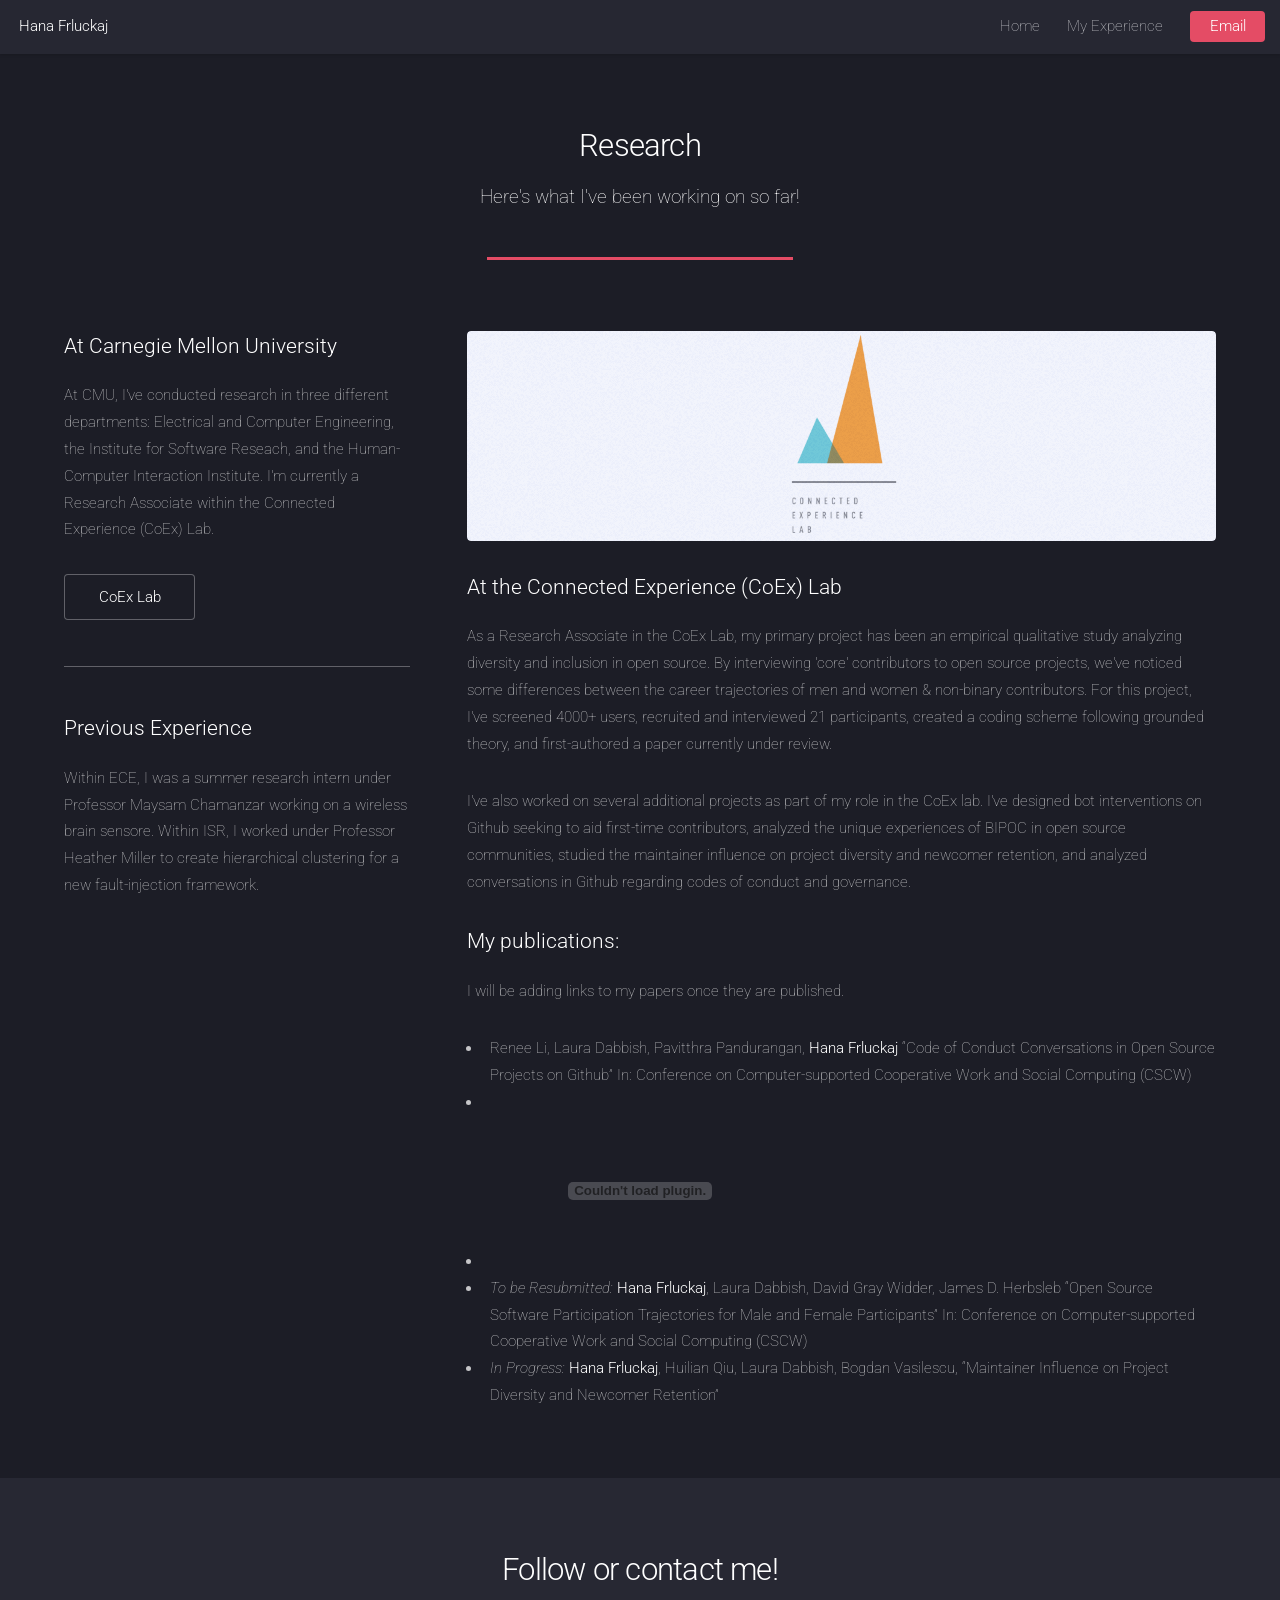
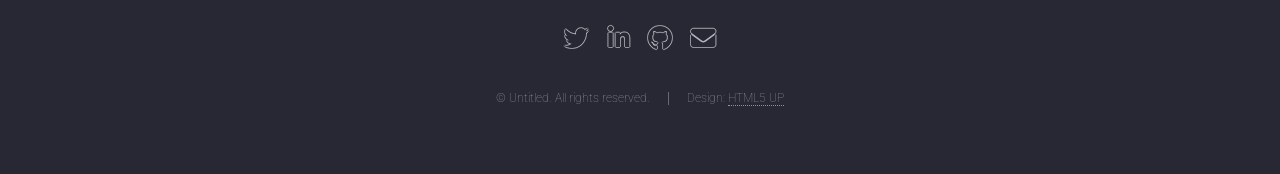
==== commit e87a643b: "Adding CoC paper link" ====
--- a/left-sidebar.html
+++ b/left-sidebar.html
@@ -77,7 +77,8 @@
 										<h3>My publications: </h3>
 										<p> I will be adding links to my papers once they are published.</p>
 										<ul>
-											<li> <i>Accepted:</i> Renee Li, Laura Dabbish, Pavitthra Pandurangan, <b>Hana Frluckaj</b> “Code of Conduct Conversations in Open Source Projects on Github” In: Conference on Computer-supported Cooperative Work and Social Computing (CSCW)</li>
+											<li> Renee Li, Laura Dabbish, Pavitthra Pandurangan, <b>Hana Frluckaj</b> “Code of Conduct Conversations in Open Source Projects on Github” In: Conference on Computer-supported Cooperative Work and Social Computing (CSCW) <li>
+											<li> <embed src="https://github.com/hfrlucka/hfrlucka.github.io/blob/main/CoC_Convos_2021.pdf" type="application/pdf" /> </li>
 											<li><i>To be Resubmitted:</i> <b>Hana Frluckaj</b>, Laura Dabbish, David Gray Widder, James D. Herbsleb “Open Source Software Participation Trajectories for Male and Female Participants” In: Conference on Computer-supported Cooperative Work and Social Computing (CSCW) </li>
 											<li> <i>In Progress:</i> <b>Hana Frluckaj</b>, Huilian Qiu, Laura Dabbish, Bogdan Vasilescu, “Maintainer Influence on Project Diversity and Newcomer Retention” 
 											</li>
@@ -120,4 +121,4 @@
 			<script src="assets/js/main.js"></script>
 
 	</body>
-</html>+</html>
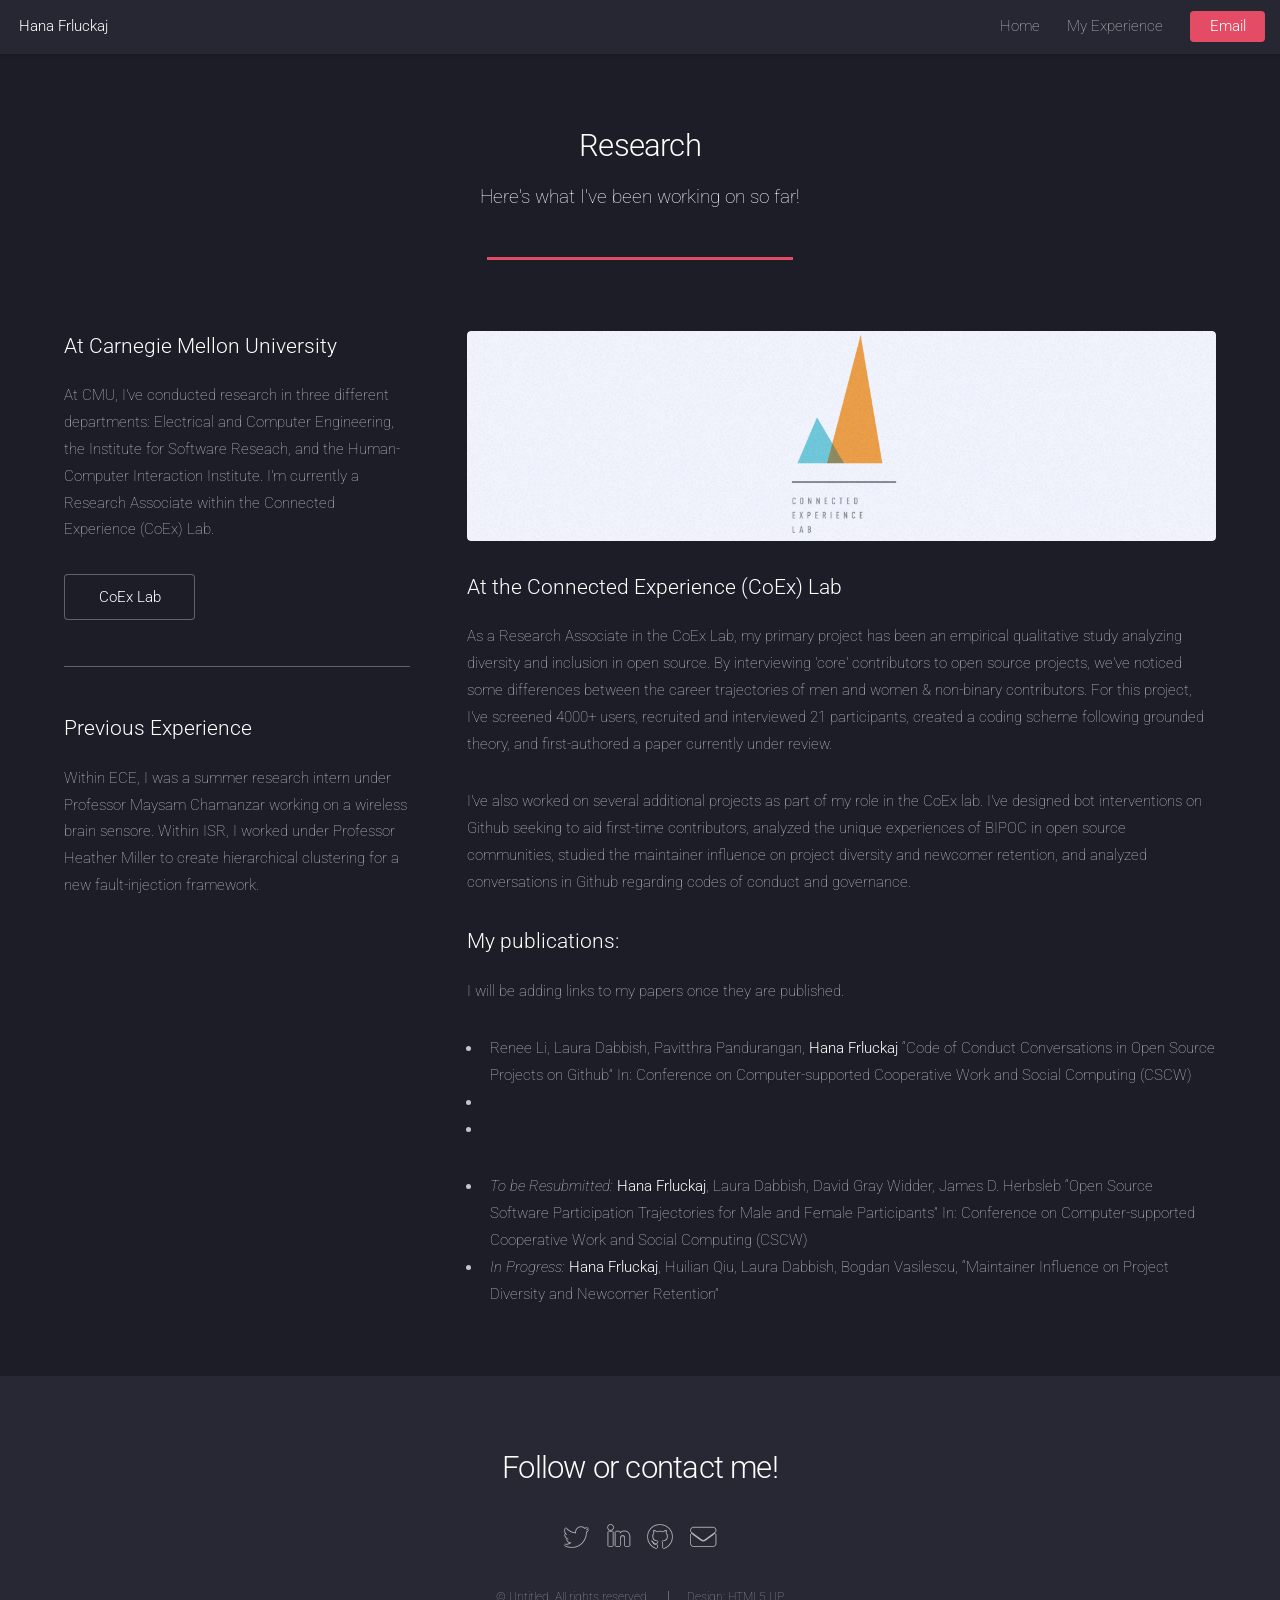
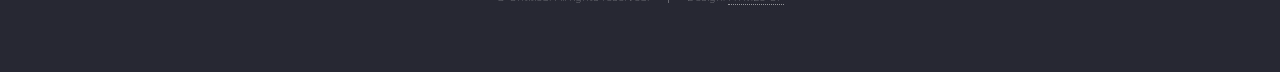
==== commit d58ac747: "Update left-sidebar.html" ====
--- a/left-sidebar.html
+++ b/left-sidebar.html
@@ -78,7 +78,7 @@
 										<p> I will be adding links to my papers once they are published.</p>
 										<ul>
 											<li> Renee Li, Laura Dabbish, Pavitthra Pandurangan, <b>Hana Frluckaj</b> “Code of Conduct Conversations in Open Source Projects on Github” In: Conference on Computer-supported Cooperative Work and Social Computing (CSCW) <li>
-											<li> <embed src="https://github.com/hfrlucka/hfrlucka.github.io/blob/main/CoC_Convos_2021.pdf" type="application/pdf" /> </li>
+											<li> <a href="pdfs/CoC_Convos_2021.pdf" class="image fit"><img alt=""></a> </li>
 											<li><i>To be Resubmitted:</i> <b>Hana Frluckaj</b>, Laura Dabbish, David Gray Widder, James D. Herbsleb “Open Source Software Participation Trajectories for Male and Female Participants” In: Conference on Computer-supported Cooperative Work and Social Computing (CSCW) </li>
 											<li> <i>In Progress:</i> <b>Hana Frluckaj</b>, Huilian Qiu, Laura Dabbish, Bogdan Vasilescu, “Maintainer Influence on Project Diversity and Newcomer Retention” 
 											</li>
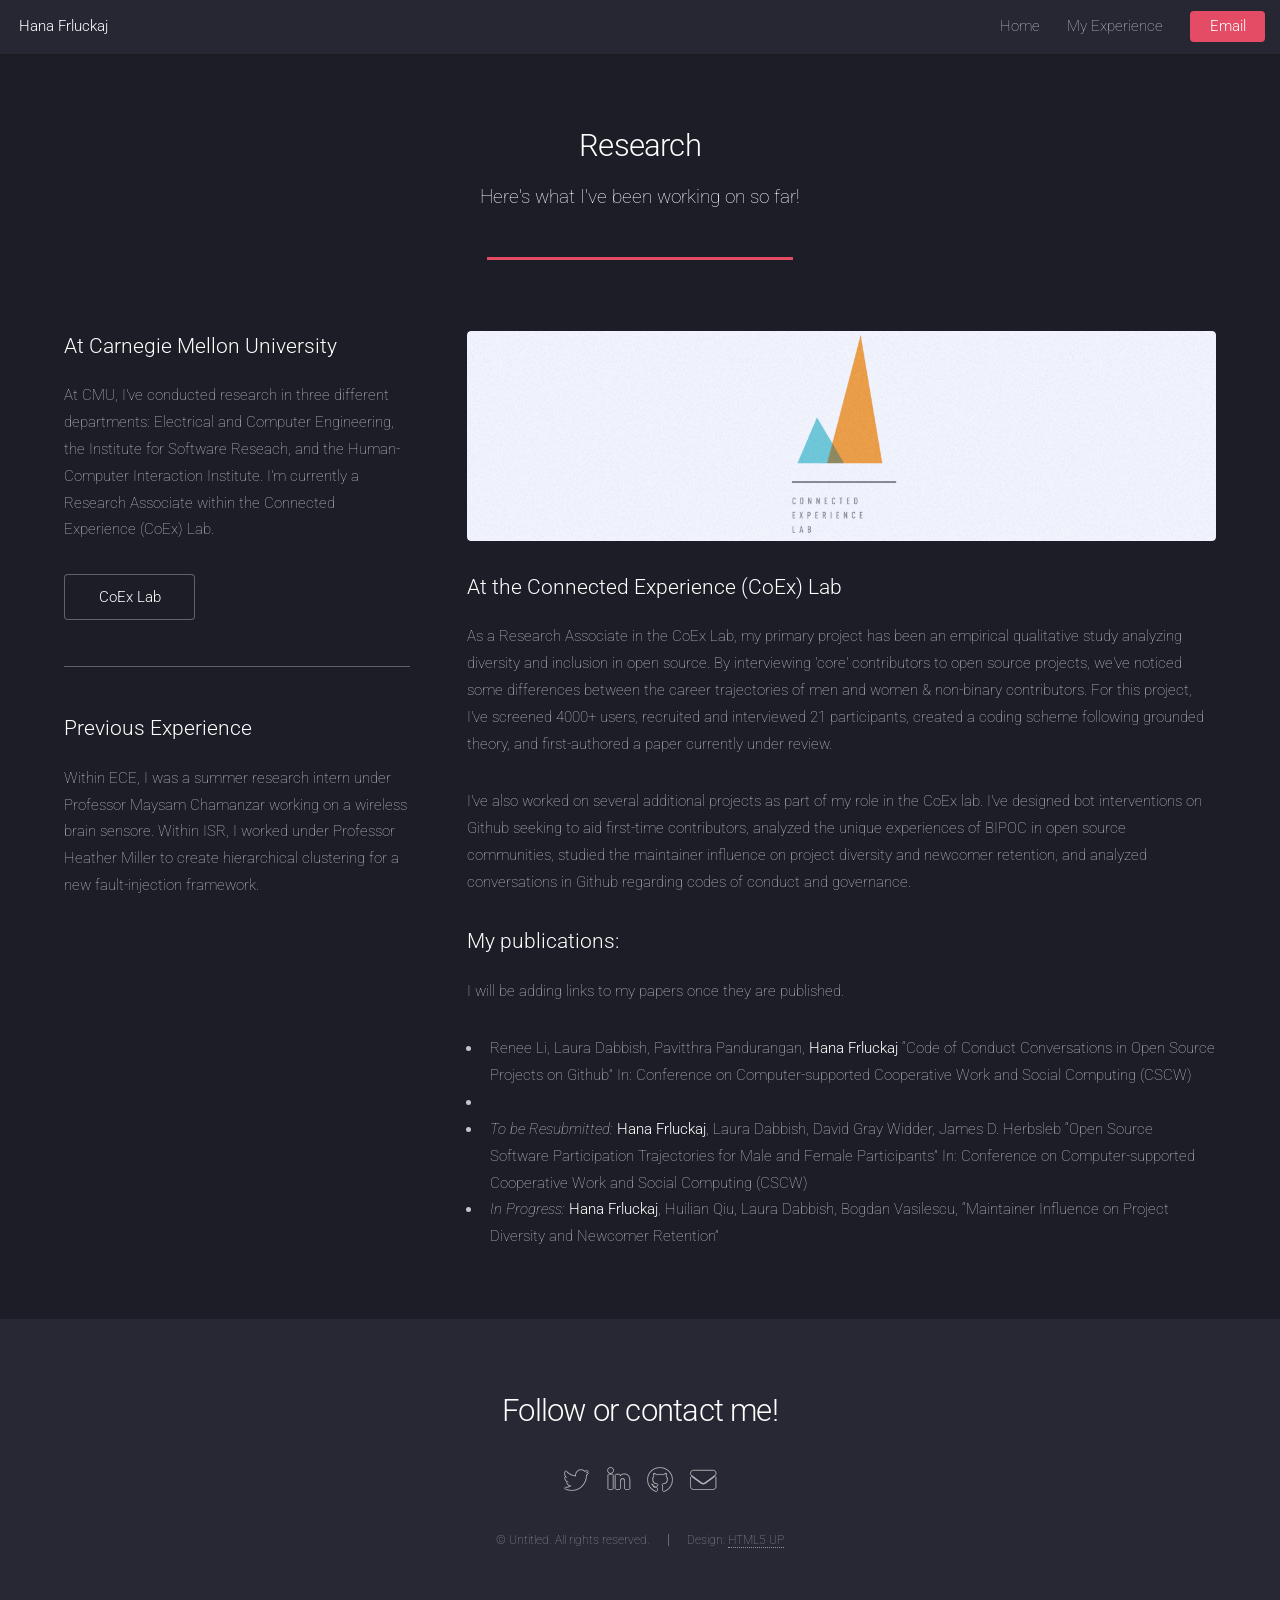
==== commit d2d9a6ca: "Update left-sidebar.html" ====
--- a/left-sidebar.html
+++ b/left-sidebar.html
@@ -78,7 +78,6 @@
 										<p> I will be adding links to my papers once they are published.</p>
 										<ul>
 											<li> Renee Li, Laura Dabbish, Pavitthra Pandurangan, <b>Hana Frluckaj</b> “Code of Conduct Conversations in Open Source Projects on Github” In: Conference on Computer-supported Cooperative Work and Social Computing (CSCW) <li>
-											<li> <a href="pdfs/CoC_Convos_2021.pdf" class="image fit"><img alt=""></a> </li>
 											<li><i>To be Resubmitted:</i> <b>Hana Frluckaj</b>, Laura Dabbish, David Gray Widder, James D. Herbsleb “Open Source Software Participation Trajectories for Male and Female Participants” In: Conference on Computer-supported Cooperative Work and Social Computing (CSCW) </li>
 											<li> <i>In Progress:</i> <b>Hana Frluckaj</b>, Huilian Qiu, Laura Dabbish, Bogdan Vasilescu, “Maintainer Influence on Project Diversity and Newcomer Retention” 
 											</li>
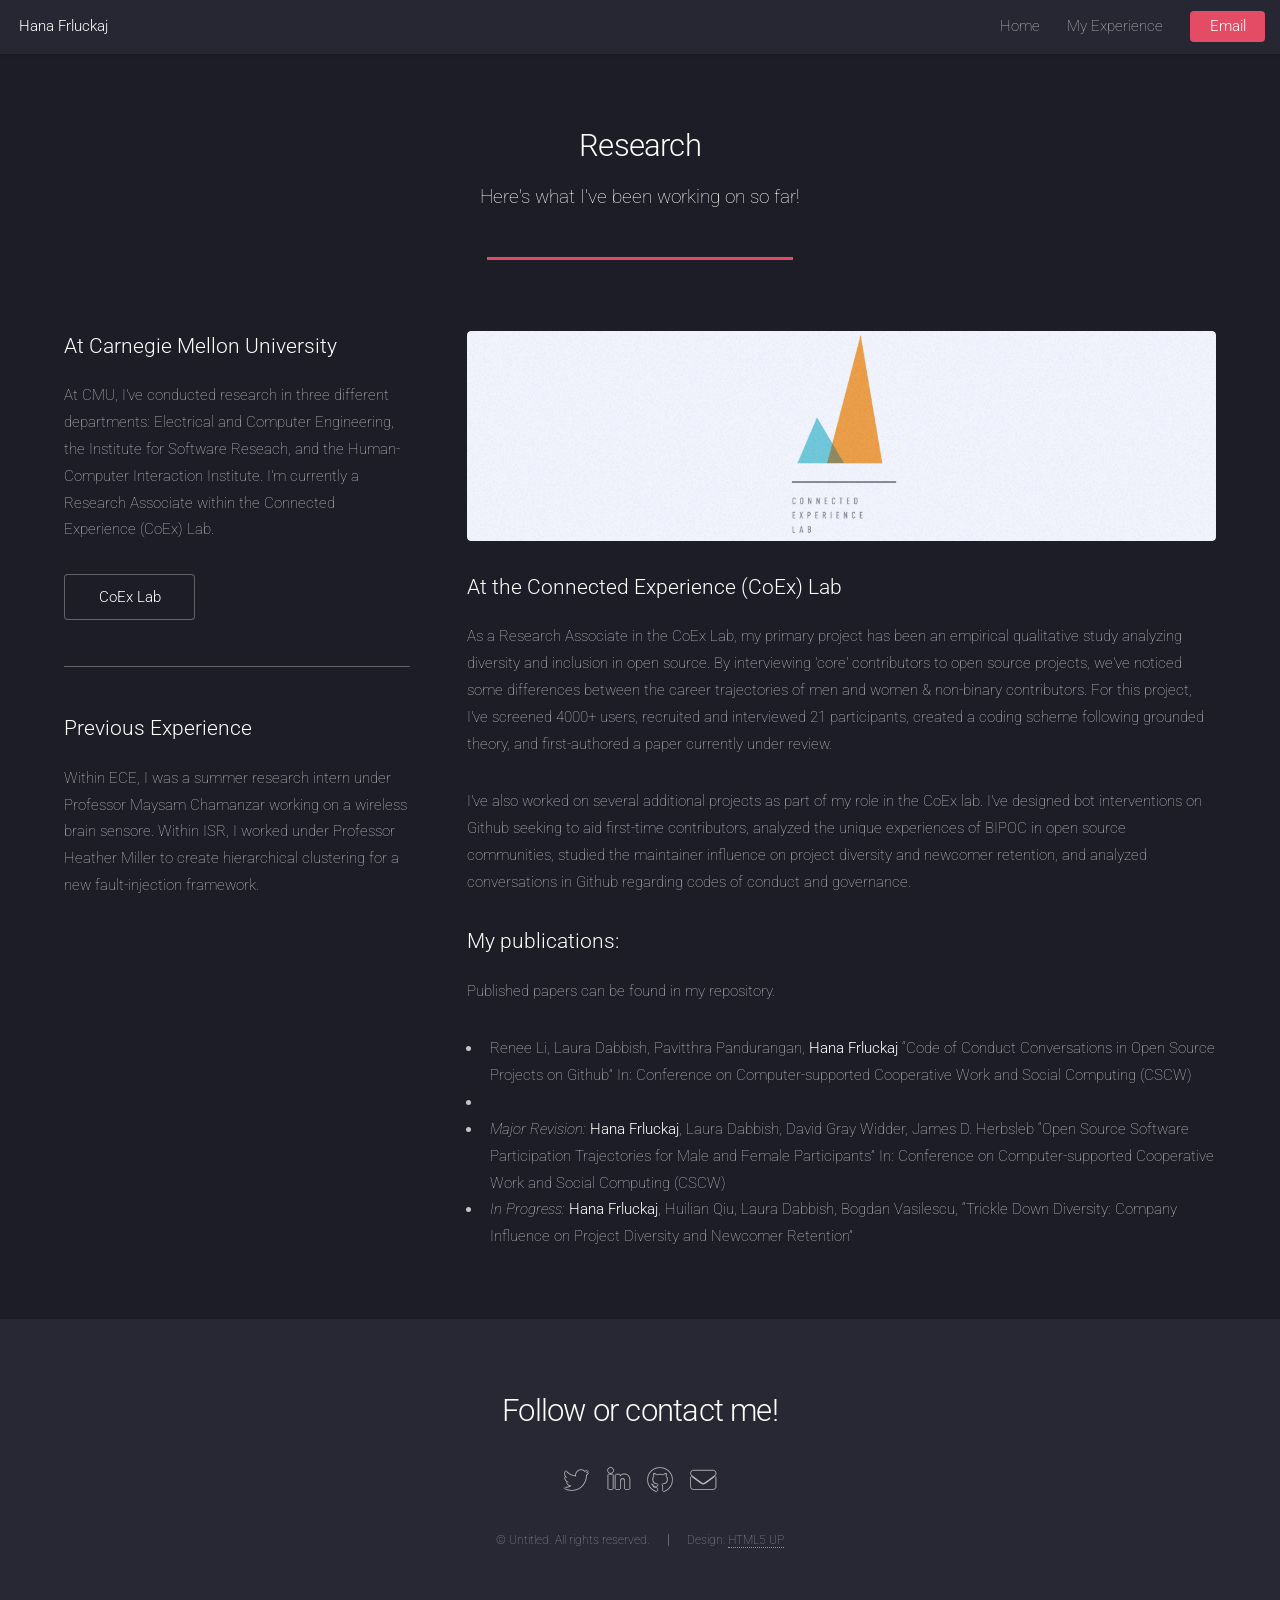
==== commit 3777ef82: "Update left-sidebar.html" ====
--- a/left-sidebar.html
+++ b/left-sidebar.html
@@ -75,12 +75,11 @@
 										<p>As a Research Associate in the CoEx Lab,  my primary project has been an empirical qualitative study analyzing diversity and inclusion in open source. By interviewing 'core' contributors to open source projects, we've noticed some differences between the career trajectories of men and women & non-binary contributors. For this project, I've screened 4000+ users, recruited and interviewed 21 participants, created a coding scheme following grounded theory, and first-authored a paper currently under review. </p>
 										<p>I've also worked on several additional projects as part of my role in the CoEx lab. I've designed bot interventions on Github seeking to aid first-time contributors, analyzed the unique experiences of BIPOC in open source communities, studied the maintainer influence on project diversity and newcomer retention, and analyzed conversations in Github regarding codes of conduct and governance.</p>
 										<h3>My publications: </h3>
-										<p> I will be adding links to my papers once they are published.</p>
+										<p> Published papers can be found in my repository.</p>
 										<ul>
 											<li> Renee Li, Laura Dabbish, Pavitthra Pandurangan, <b>Hana Frluckaj</b> “Code of Conduct Conversations in Open Source Projects on Github” In: Conference on Computer-supported Cooperative Work and Social Computing (CSCW) <li>
-											<li><i>To be Resubmitted:</i> <b>Hana Frluckaj</b>, Laura Dabbish, David Gray Widder, James D. Herbsleb “Open Source Software Participation Trajectories for Male and Female Participants” In: Conference on Computer-supported Cooperative Work and Social Computing (CSCW) </li>
-											<li> <i>In Progress:</i> <b>Hana Frluckaj</b>, Huilian Qiu, Laura Dabbish, Bogdan Vasilescu, “Maintainer Influence on Project Diversity and Newcomer Retention” 
-											</li>
+											<li><i>Major Revision:</i> <b>Hana Frluckaj</b>, Laura Dabbish, David Gray Widder, James D. Herbsleb “Open Source Software Participation Trajectories for Male and Female Participants” In: Conference on Computer-supported Cooperative Work and Social Computing (CSCW) </li>
+											<li><i>In Progress:</i> <b>Hana Frluckaj</b>, Huilian Qiu, Laura Dabbish, Bogdan Vasilescu, “Trickle Down Diversity: Company Influence on Project Diversity and Newcomer Retention” </li>
 											
 										</ul>
 									</section>
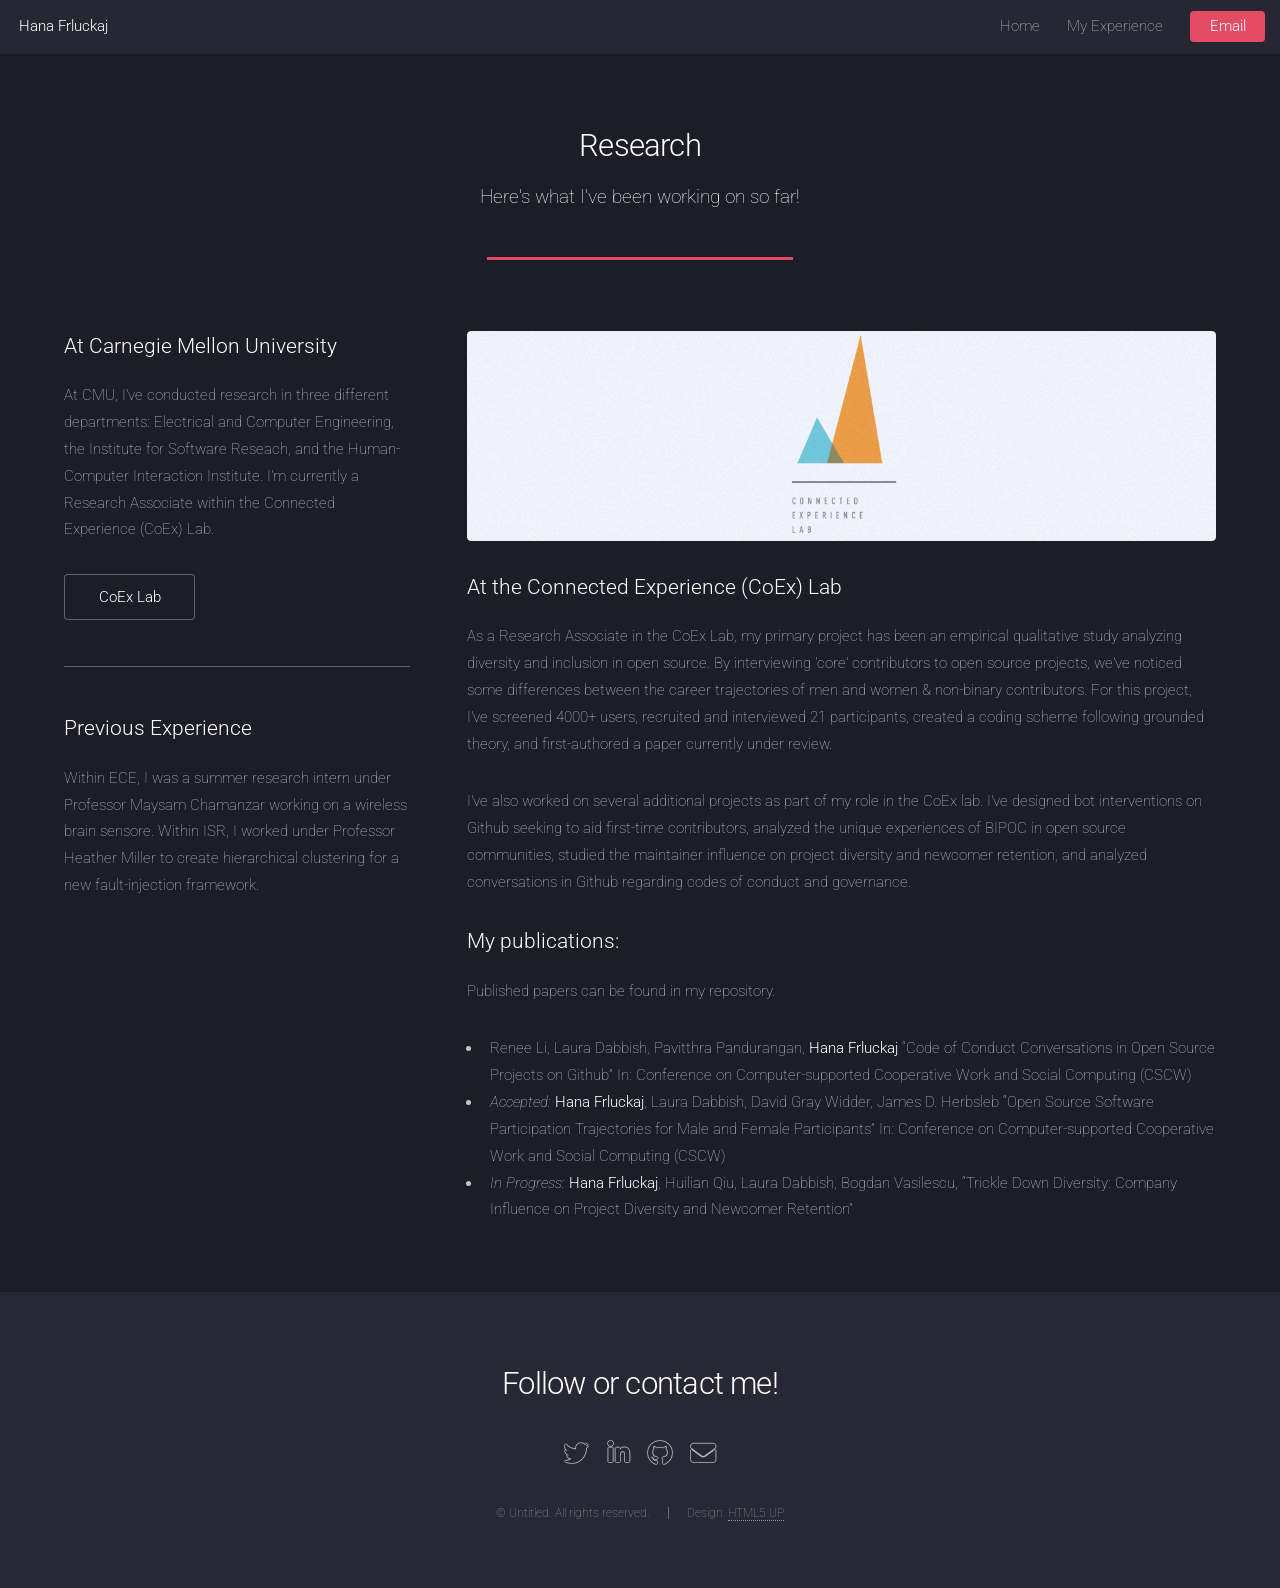
==== commit 4f46d1fc: "Update left-sidebar.html acceptance of Gender Trajectories paper" ====
--- a/left-sidebar.html
+++ b/left-sidebar.html
@@ -77,8 +77,8 @@
 										<h3>My publications: </h3>
 										<p> Published papers can be found in my repository.</p>
 										<ul>
-											<li> Renee Li, Laura Dabbish, Pavitthra Pandurangan, <b>Hana Frluckaj</b> “Code of Conduct Conversations in Open Source Projects on Github” In: Conference on Computer-supported Cooperative Work and Social Computing (CSCW) <li>
-											<li><i>Major Revision:</i> <b>Hana Frluckaj</b>, Laura Dabbish, David Gray Widder, James D. Herbsleb “Open Source Software Participation Trajectories for Male and Female Participants” In: Conference on Computer-supported Cooperative Work and Social Computing (CSCW) </li>
+											<li> Renee Li, Laura Dabbish, Pavitthra Pandurangan, <b>Hana Frluckaj</b> “Code of Conduct Conversations in Open Source Projects on Github” In: Conference on Computer-supported Cooperative Work and Social Computing (CSCW) </li>
+											<li><i>Accepted:</i> <b>Hana Frluckaj</b>, Laura Dabbish, David Gray Widder, James D. Herbsleb “Open Source Software Participation Trajectories for Male and Female Participants” In: Conference on Computer-supported Cooperative Work and Social Computing (CSCW) </li>
 											<li><i>In Progress:</i> <b>Hana Frluckaj</b>, Huilian Qiu, Laura Dabbish, Bogdan Vasilescu, “Trickle Down Diversity: Company Influence on Project Diversity and Newcomer Retention” </li>
 											
 										</ul>
